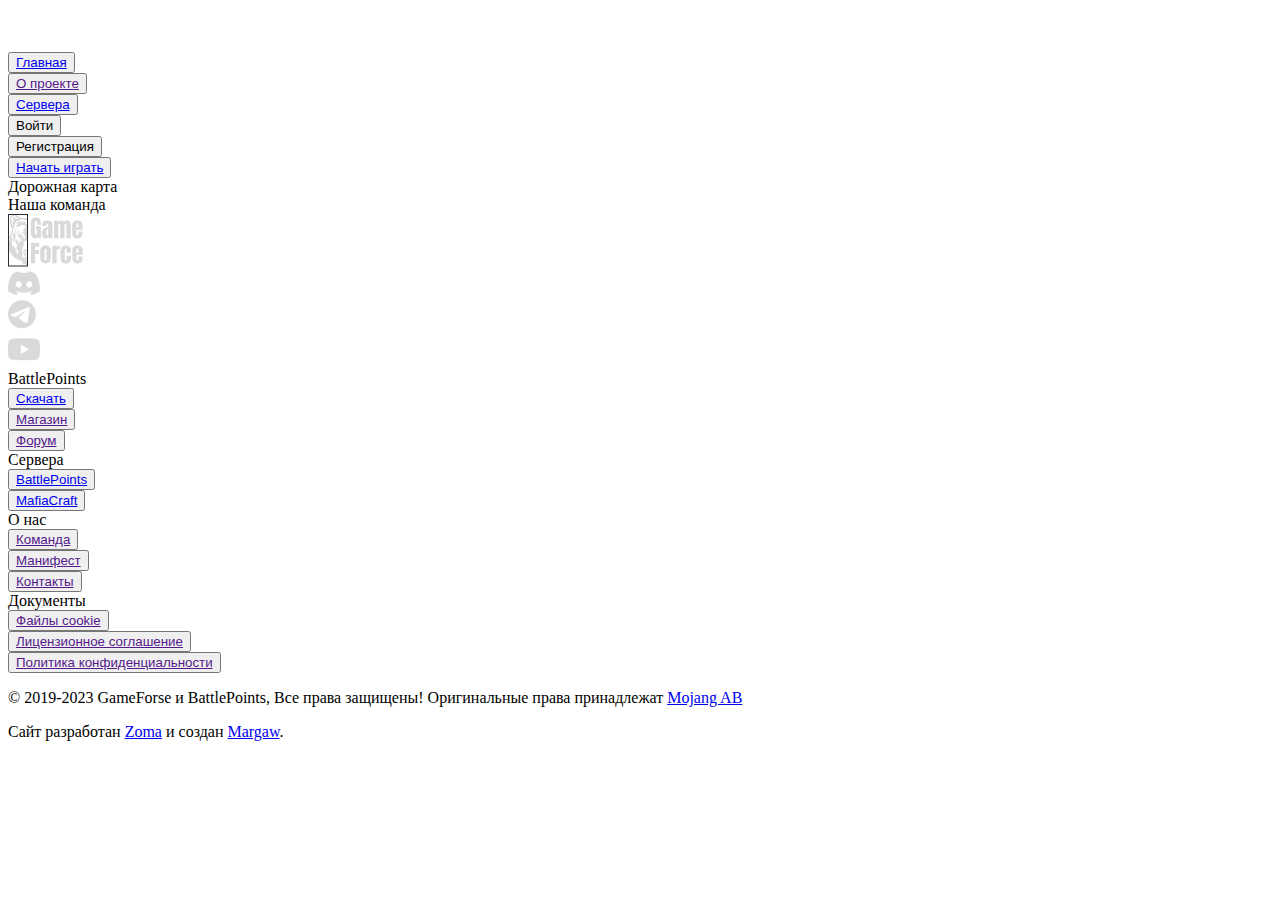
==== index.html @ 85d14b8b "Add files via upload" ====
<!DOCTYPE html>
<html lang="ru">
	<head>
		<title>BattlePoints | Home</title>
		<link rel="stylesheet" href="css/home_style.css">
		<meta charset="UTF-8">
		<meta name="viewport" content="width=device-width">
	</head>
	<!--Вышел быстро, я всё вижу-->
	<body>
		<div class="wrapper">
			<div class="content">
				<div class="top">
					<div class="top__cont">
						<div class="top__row">
							<div class="menu">
								<div class="menu__cont">
									<div class="menu__row">
										<div class="menu__logo">
											<a href="home.html"><img src="img/logo__menu.svg" alt=""></a>
										</div>
										<div class="menu_btn">
											<div class="menu_btn__row">
												<div class="menu_nav">
													<div class="menu_nav__row">
														<div class="menu_nav__home txt_btn"><button><a href="home.html">Главная</a></button></div>
														<div class="menu_nav__about txt_btn"><button><a href="">О проекте</a></button></div>
														<div class="menu_nav__servers txt_btn"><button><a href="servers.html">Сервера</a></button></div>
													</div>
												</div>
												<div class="menu_auth">
													<div class="menu_auth__row">
														<div class="menu_auth__input btn"><button>Войти</button></div>
														<div class="menu_auth__reg txt_btn"><button>Регистрация</button></div>
													</div>
												</div>
											</div>
										</div>
									</div>
								</div>
							</div>
							<div class="btn__start btn"><button><a href="download.html">Начать играть</a></button></div>
						</div>
					</div>
				</div>
				<div class="roadmap">
					<div class="roadmap__cont">
						<div class="roadmap__row">
							<div class="roadmap__title title">Дорожная карта</div>
						</div>
					</div>
				</div>
				<div class="team">
					<div class="team__cont">
						<div class="team__row">
							<div class="team__title title">Наша команда</div>
						</div>
					</div>
				</div>
			</div>
			<!--footer-->
			<div class="footer">
				<div class="footer__cont">
					<div class="footer__row">
						<div class="footer__social">
							<div class="footer__social__row">
								<div class="footer__logo">
									<img src="img/logo__footer.svg" alt="">
								</div>
								<div class="social">
									<div class="social__row">
										<div class="discord svg_btn"><a href="https://discord.gg/fnP3SRTJTq" target="_blank"><img src="img/discord.svg" alt=""></a></div>
										<div class="telegram svg_btn"><a href="https://t.me/battlepoints_gf" target="_blank"><img src="img/telegram.svg" alt=""></a></div>
										<div class="youtube svg_btn"><a href="https://www.youtube.com/channel/UC3scna7gf1Q1LZPTHafkPBQ" target="_blank"><img src="img/youtube.svg" alt=""></a></div>
									</div>
								</div>
							</div>
						</div>
						<div class="footer__nav">
							<div class="footer_nav__row">
								<div class="footer_nav__column footer_nav__column_1">
									<div class="footer_nav__item">
										<div class="footer_nav__title f_title">BattlePoints</div>
										<div href="" class="footer_nav__btn f_btn"><button><a href="download.html">Скачать</a></button></div>
										<div href="" class="footer_nav__btn f_btn"><button><a href="">Магазин</a></button></div>
										<div href="" class="footer_nav__btn f_btn"><button><a href="">Форум</a></button></div>
									</div>
								</div>
								<div class="footer_nav__column footer_nav__column_2">
									<div class="footer_nav__item">
										<div class="footer_nav__title f_title">Сервера</div>
										<div href="" class="footer_nav__btn f_btn"><button><a href="home.html">BattlePoints</a></button></div>
										<div href="" class="footer_nav__btn f_btn"><button><a href="https://mafiacraft.ru/" target="_blank">MafiaCraft</a></button></div>
									</div>
								</div>
								<div class="footer_nav__column footer_nav__column_3">
									<div class="footer_nav__item">
										<div class="footer_nav__title f_title">О нас</div>
										<div class="footer_nav__btn f_btn"><button><a href="">Команда</a></button></div>
										<div class="footer_nav__btn f_btn"><button><a href="">Манифест</a></button></div>
										<div class="footer_nav__btn f_btn"><button><a href="">Контакты</a></button></div>
									</div>
								</div>
								<div class="footer_nav__column footer_nav__column_4">
									<div class="footer_nav__item">
										<div class="footer_nav__title f_title">Документы</div>
										<div class="footer_nav__btn f_btn"><button><a href="">Файлы cookie</a></button></div>
										<div class="footer_nav__btn f_btn"><button><a href="">Лицензионное соглашение</a></button></div>
										<div class="footer_nav__btn f_btn"><button><a href="">Политика конфиденциальности</a></button></div>
									</div>
								</div>
							</div>
						</div>
						<div class="footer__text">
							<p>© 2019-2023 GameForse и BattlePoints, Все права защищены! Оригинальные права принадлежат <a href="https://www.minecraft.net/ru-ru" target="_blank">Mojang AB</a></p>
							<p>Сайт разработан <a href="https://t.me/zomaplay" target="_blank">Zoma</a> и создан <a href="https://t.me/weyufuk" target="_blank">Margaw</a>.</p>
						</div>
					</div>
				</div>
			</div>

		</div>
	</body>
</html>
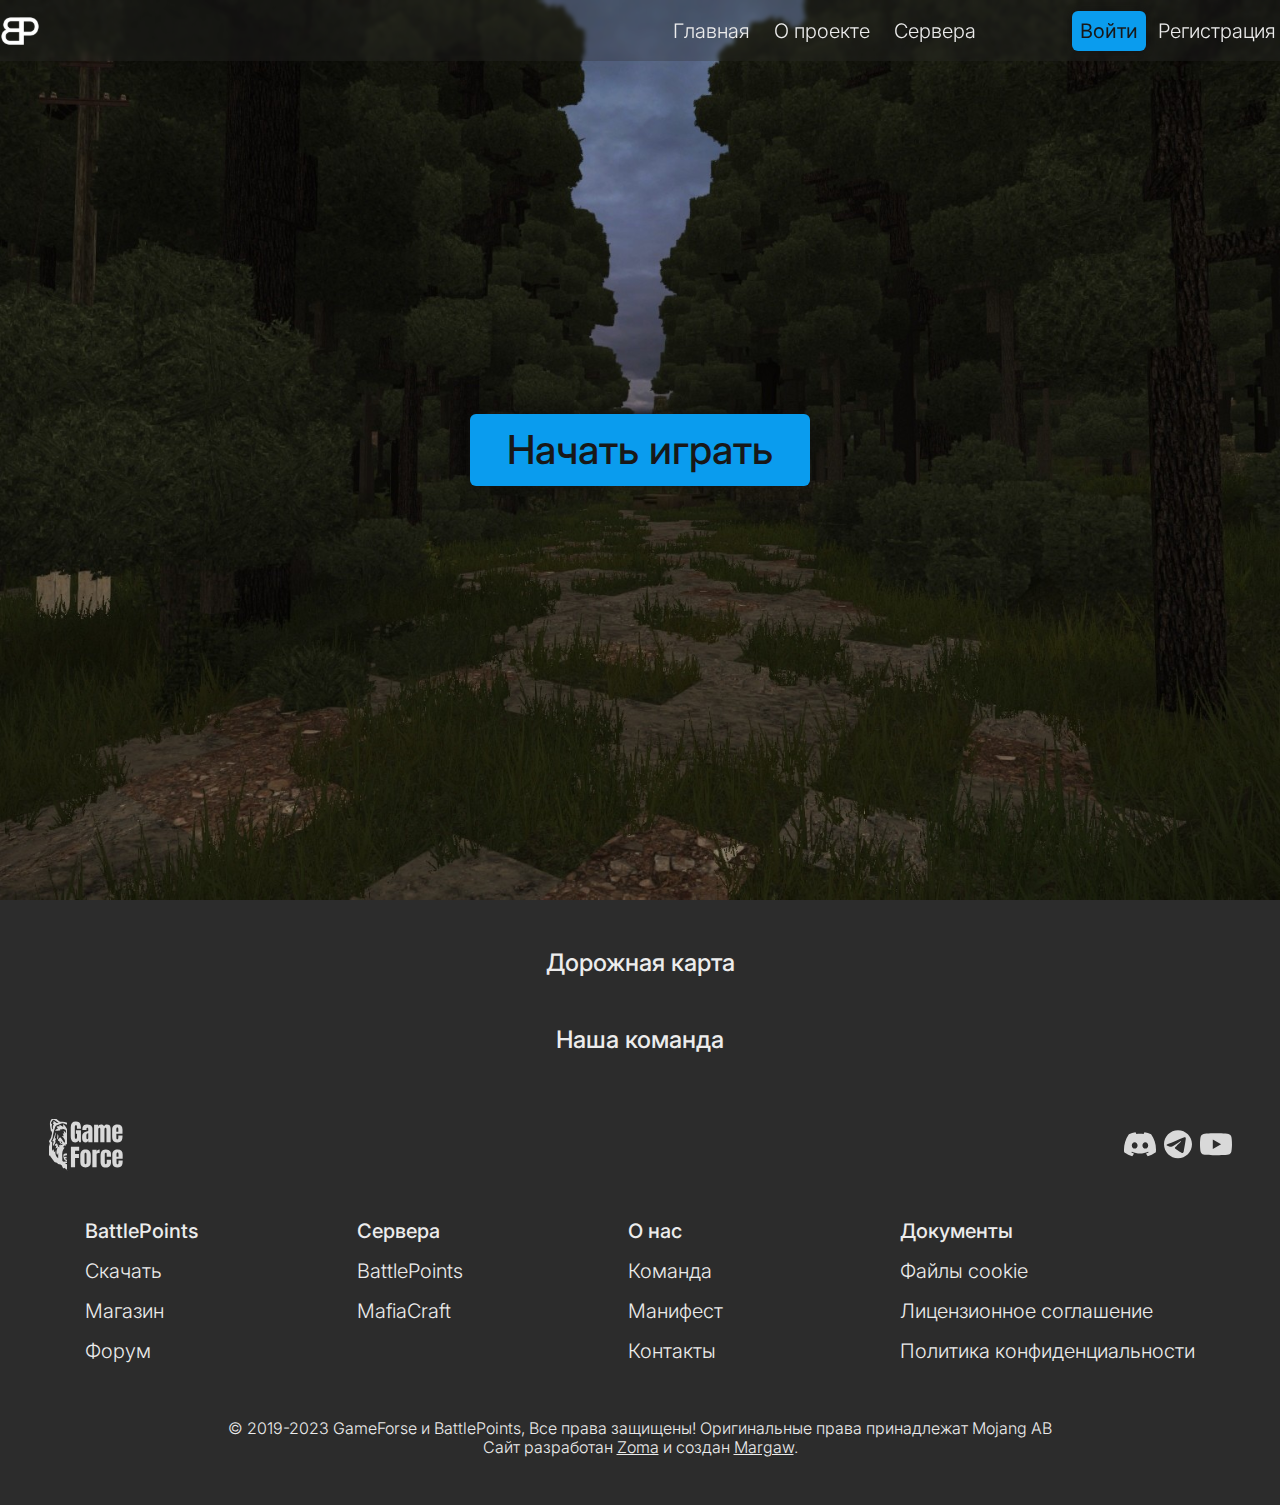
==== commit 2839a21f: "Rename home.html to index.html" ====
--- a/index.html
+++ b/index.html
@@ -121,4 +121,4 @@
 
 		</div>
 	</body>
-</html>+</html>
--- a/css/home_style.css
+++ b/css/home_style.css
@@ -0,0 +1,404 @@
+@charset "UTF-8";
+/*Обнуление*/
+@import url("https://fonts.googleapis.com/css2?family=Anton&family=Inter:wght@300;400;500&display=swap");
+* {
+  padding: 0;
+  margin: 0;
+  border: 0;
+}
+
+*, *:before, *:after {
+  -webkit-box-sizing: border-box;
+  box-sizing: border-box;
+}
+
+:focus, :active {
+  outline: none;
+}
+
+a:focus, a:active {
+  outline: none;
+}
+
+nav, footer, header, aside {
+  display: block;
+}
+
+html, body {
+  height: 100%;
+  width: 100%;
+  font-size: 100%;
+  line-height: 1;
+  font-size: 14px;
+  -ms-text-size-adjust: 100%;
+  -moz-text-size-adjust: 100%;
+  -webkit-text-size-adjust: 100%;
+}
+
+input, button, textarea {
+  font-family: inherit;
+}
+
+input::-ms-clear {
+  display: none;
+}
+
+button {
+  cursor: pointer;
+}
+
+button::-moz-focus-inner {
+  padding: 0;
+  border: 0;
+}
+
+a, a:visited {
+  text-decoration: none;
+}
+
+a:hover {
+  text-decoration: none;
+}
+
+ul li {
+  list-style: none;
+}
+
+img {
+  vertical-align: top;
+}
+
+h1, h2, h3, h4, h5, h6 {
+  font-size: inherit;
+  font-weight: inherit;
+}
+
+/*--------------------*/
+body {
+  height: 100%;
+  font-family: "Inter", sans-serif;
+  background: #2C2C2C;
+  color: #ececec;
+  white-space: nowrap;
+}
+
+body::-webkit-scrollbar {
+  width: 0;
+}
+
+body a {
+  color: #ececec;
+}
+
+/*Элементы*/
+.btn button {
+  padding: 8px;
+  line-height: 24px;
+  background: #0A9CEE;
+  color: #181818;
+  cursor: pointer;
+  border-radius: 6px;
+  text-align: center;
+  -webkit-box-shadow: 0 0 7px 0 #121212;
+          box-shadow: 0 0 7px 0 #121212;
+  -webkit-transition: 0.05s;
+  transition: 0.05s;
+}
+
+.btn button:hover {
+  background: #0c6da6;
+}
+
+.btn button:active {
+  background: #181818;
+  color: #ececec;
+}
+
+.txt_btn button {
+  font-weight: 300;
+  font-size: 20px;
+  line-height: 24px;
+  color: #ececec;
+  background: none;
+  padding: 0 4px;
+}
+
+.txt_btn:hover {
+  border-bottom: 3px solid #D9D9D9;
+  border-radius: 2px;
+  margin-bottom: -3px;
+}
+
+.title {
+  font-weight: 500;
+  font-size: 24px;
+  line-height: 29px;
+  text-align: center;
+}
+
+.f_title {
+  font-weight: 500;
+  font-size: 20px;
+  line-height: 24px;
+}
+
+.f_btn button {
+  font-weight: 300;
+  font-size: 20px;
+  line-height: 24px;
+  color: #ececec;
+  background: none;
+}
+
+/**/
+.wrapper {
+  min-height: 100vh;
+  display: -webkit-box;
+  display: -ms-flexbox;
+  display: flex;
+  -webkit-box-orient: vertical;
+  -webkit-box-direction: normal;
+      -ms-flex-direction: column;
+          flex-direction: column;
+}
+
+.content {
+  -webkit-box-flex: 1;
+      -ms-flex: 1 1 auto;
+          flex: 1 1 auto;
+}
+
+.top {
+  background: url("../img/bg.svg") center/cover no-repeat;
+}
+
+.top__cont {
+  max-width: 1440px;
+  margin: 0 auto;
+}
+
+.top__row {
+  min-height: 100vh;
+  display: -webkit-box;
+  display: -ms-flexbox;
+  display: flex;
+  -webkit-box-pack: center;
+      -ms-flex-pack: center;
+          justify-content: center;
+  -webkit-box-align: center;
+      -ms-flex-align: center;
+          align-items: center;
+}
+
+.btn__start {
+  display: -webkit-box;
+  display: -ms-flexbox;
+  display: flex;
+  -webkit-box-pack: center;
+      -ms-flex-pack: center;
+          justify-content: center;
+  -webkit-box-align: center;
+      -ms-flex-align: center;
+          align-items: center;
+}
+
+.btn__start button {
+  font-weight: 500;
+  font-size: 40px;
+  line-height: 48px;
+  padding: 12px 14%;
+}
+
+.btn__start button a {
+  color: #181818;
+}
+
+.menu {
+  position: fixed;
+  top: 0;
+  left: 50%;
+  -webkit-transform: translate(-50%, 0);
+          transform: translate(-50%, 0);
+  width: 100%;
+  background: rgba(44, 44, 44, 0.3);
+  -webkit-backdrop-filter: blur(2px);
+          backdrop-filter: blur(2px);
+  padding: 0.833333333% 0;
+}
+
+.menu__cont {
+  max-width: 1312px;
+  margin: 0 auto;
+}
+
+.menu__row {
+  display: -webkit-box;
+  display: -ms-flexbox;
+  display: flex;
+  -webkit-box-align: center;
+      -ms-flex-align: center;
+          align-items: center;
+}
+
+.menu__logo {
+  -webkit-box-flex: 0;
+      -ms-flex: 0 1 51%;
+          flex: 0 1 51%;
+}
+
+.menu_btn {
+  -webkit-box-flex: 1;
+      -ms-flex: 1 1 auto;
+          flex: 1 1 auto;
+}
+
+.menu_btn__row {
+  display: -webkit-box;
+  display: -ms-flexbox;
+  display: flex;
+  -webkit-box-align: center;
+      -ms-flex-align: center;
+          align-items: center;
+  -webkit-box-pack: justify;
+      -ms-flex-pack: justify;
+          justify-content: space-between;
+}
+
+.menu_nav {
+  margin: 0 16px;
+}
+
+.menu_nav__row {
+  display: -webkit-box;
+  display: -ms-flexbox;
+  display: flex;
+  -webkit-box-align: center;
+      -ms-flex-align: center;
+          align-items: center;
+  gap: 16px;
+}
+
+.menu_auth__row {
+  display: -webkit-box;
+  display: -ms-flexbox;
+  display: flex;
+  -webkit-box-align: center;
+      -ms-flex-align: center;
+          align-items: center;
+  gap: 8px;
+}
+
+.menu_auth__input button {
+  font-weight: 400;
+  font-size: 20px;
+}
+
+.roadmap {
+  margin: 48px 0;
+}
+
+.team {
+  margin: 48px 0;
+}
+
+.footer {
+  padding: 16px 0 48px;
+  /*background: #121212;*/
+}
+
+/*.footer:hover{
+	transition: 0.12s;
+	background: #121212;
+}*/
+.footer__cont {
+  max-width: 1184px;
+  margin: 0 auto;
+}
+
+.footer__social__row {
+  display: -webkit-box;
+  display: -ms-flexbox;
+  display: flex;
+  -webkit-box-align: center;
+      -ms-flex-align: center;
+          align-items: center;
+  -webkit-box-pack: justify;
+      -ms-flex-pack: justify;
+          justify-content: space-between;
+}
+
+.social {
+  padding: 0 0 0 25px;
+}
+
+.social__row {
+  display: -webkit-box;
+  display: -ms-flexbox;
+  display: flex;
+  -webkit-box-align: center;
+      -ms-flex-align: center;
+          align-items: center;
+  gap: 8px;
+}
+
+.svg_btn {
+  -webkit-transition: 0.12s;
+  transition: 0.12s;
+}
+
+.svg_btn:hover {
+  opacity: 0.3;
+}
+
+.svg_btn:active {
+  opacity: 0.08;
+}
+
+.footer__nav {
+  padding: 48px 3.15893386% 56px;
+  margin: 0 auto;
+}
+
+.footer_nav__row {
+  display: -webkit-box;
+  display: -ms-flexbox;
+  display: flex;
+  -webkit-box-align: start;
+      -ms-flex-align: start;
+          align-items: flex-start;
+  gap: 25px;
+}
+
+.footer_nav__column {
+  -webkit-box-flex: 0;
+      -ms-flex: 0 1 25%;
+          flex: 0 1 25%;
+}
+
+.footer_nav__title {
+  margin: 0 0 16px 0;
+}
+
+.footer_nav__btn {
+  margin: 0 0 16px 0;
+}
+
+.footer_nav__btn:last-child {
+  margin: 0;
+}
+
+.footer__text {
+  font-weight: 300;
+  font-size: 16px;
+  line-height: 19px;
+  text-align: center;
+}
+
+.footer__text p:first-child a {
+  text-decoration: none;
+}
+
+.footer__text a {
+  color: #ececec;
+  text-decoration: underline;
+}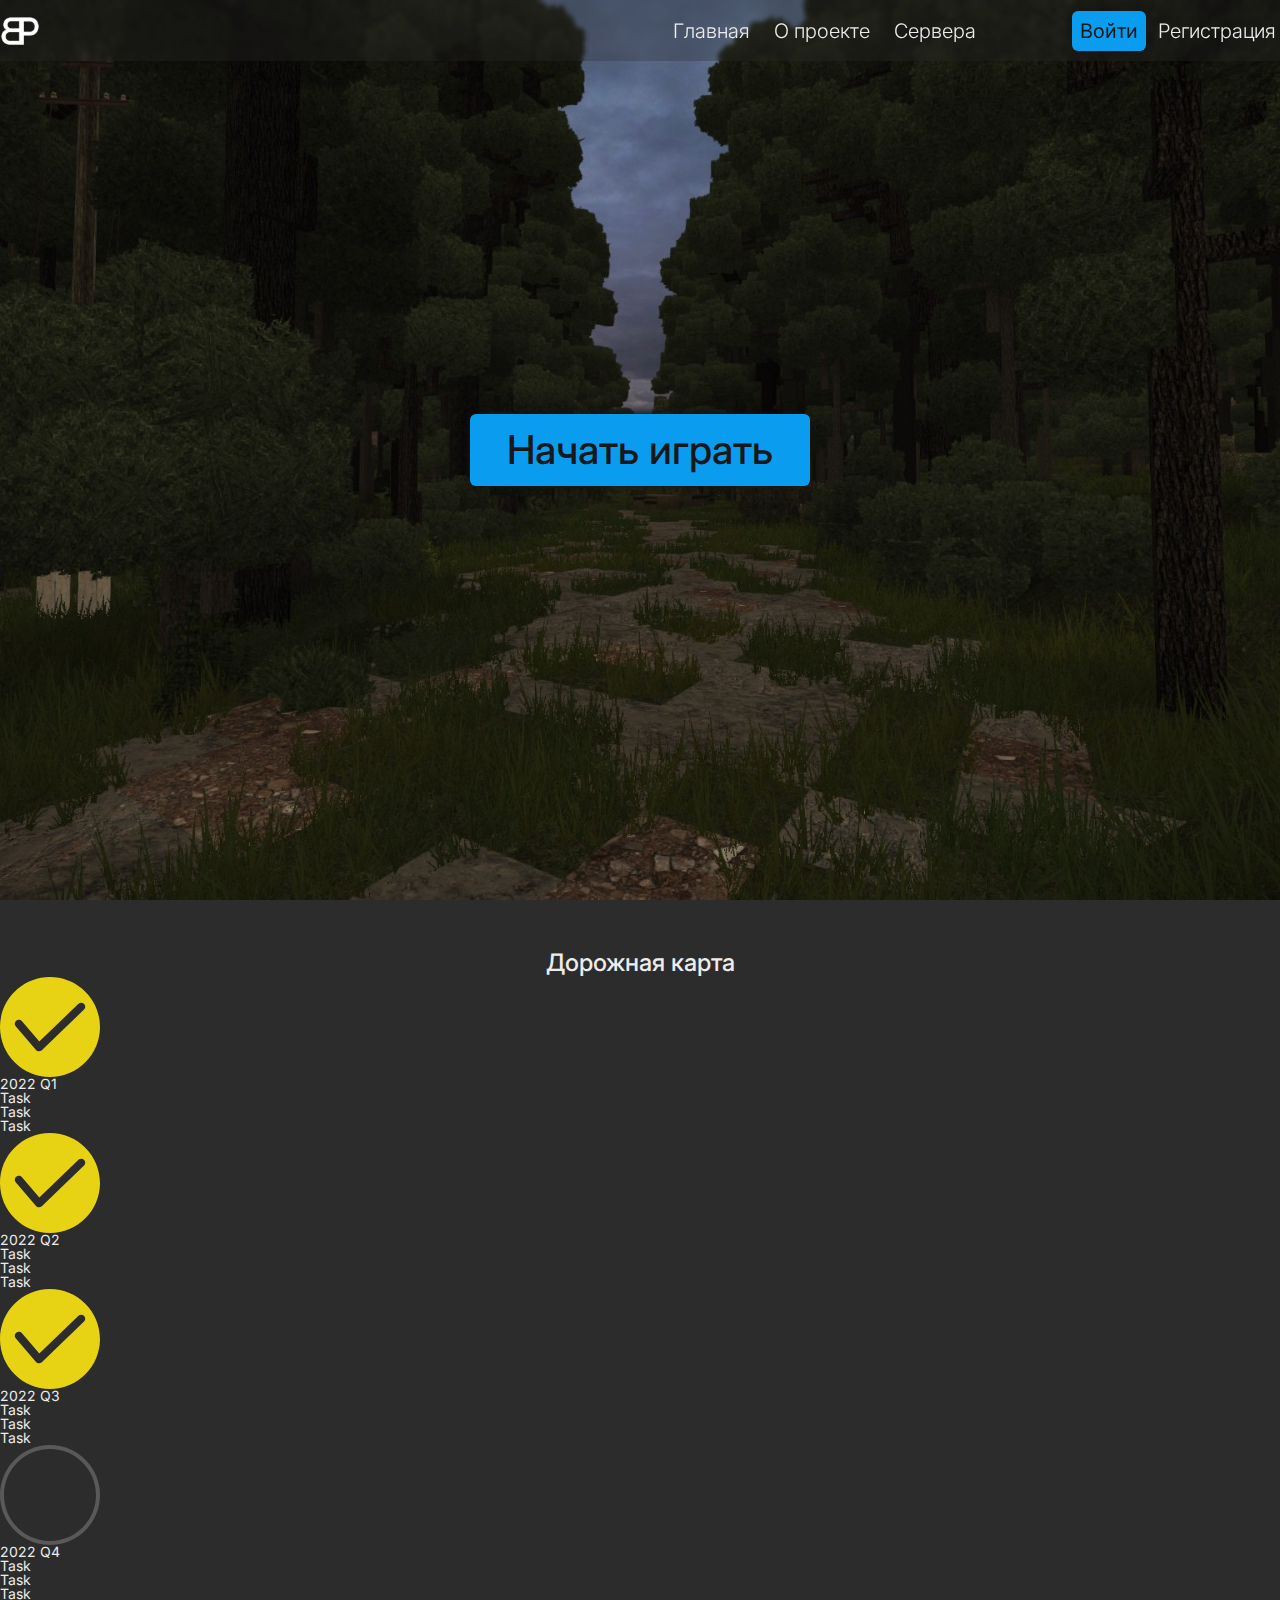
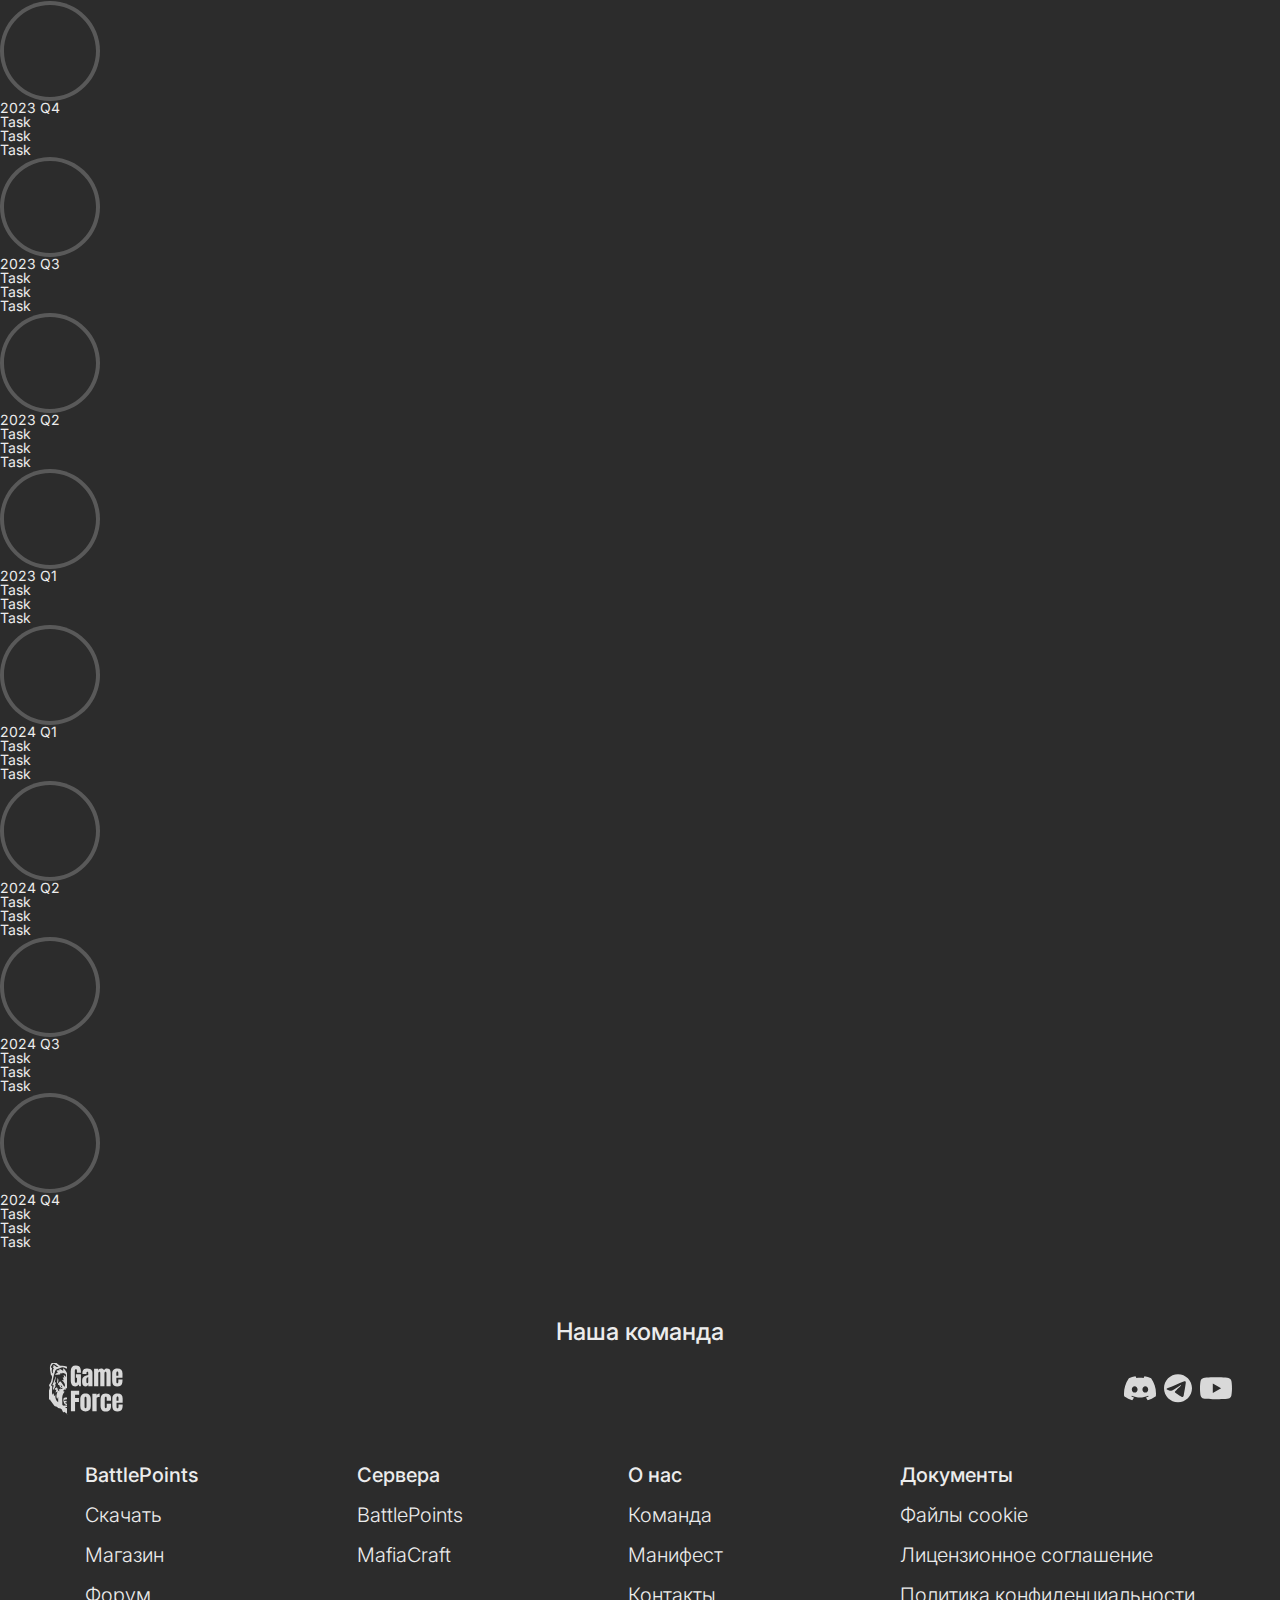
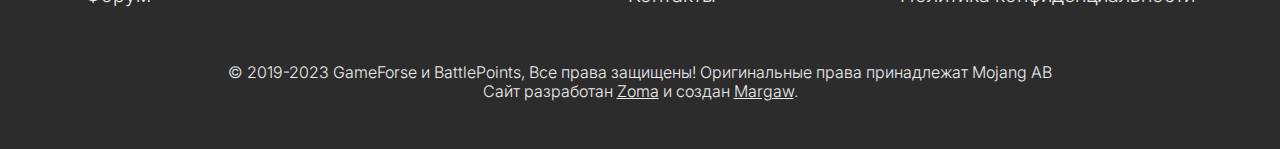
==== commit 3ce481d7: "Add files via upload" ====
--- a/index.html
+++ b/index.html
@@ -17,13 +17,13 @@
 								<div class="menu__cont">
 									<div class="menu__row">
 										<div class="menu__logo">
-											<a href="home.html"><img src="img/logo__menu.svg" alt=""></a>
+											<a href="index.html"><img src="img/logo__menu.svg" alt=""></a>
 										</div>
 										<div class="menu_btn">
 											<div class="menu_btn__row">
 												<div class="menu_nav">
 													<div class="menu_nav__row">
-														<div class="menu_nav__home txt_btn"><button><a href="home.html">Главная</a></button></div>
+														<div class="menu_nav__home txt_btn"><button><a href="index.html">Главная</a></button></div>
 														<div class="menu_nav__about txt_btn"><button><a href="">О проекте</a></button></div>
 														<div class="menu_nav__servers txt_btn"><button><a href="servers.html">Сервера</a></button></div>
 													</div>
@@ -45,8 +45,196 @@
 				</div>
 				<div class="roadmap">
 					<div class="roadmap__cont">
-						<div class="roadmap__row">
-							<div class="roadmap__title title">Дорожная карта</div>
+						<div class="roadmap__title title">Дорожная карта</div>
+						<div class="roadmap__goal">
+							<div class="roadmap__row">
+								<div class="roadmap__column_1 roadmap__column">
+																			<div class="goal_1 goal">
+																				<div class="goal__cont">
+																					<div class="goal__row">
+																						<div class="goal__img"><img src="img/map__yellow_1.svg" alt=""></div>
+																						<div class="goal__body">
+																							<div class="goal__title">2022 Q1</div>
+																							<div class="goal__text">
+																								<p>Task</p>
+																								<p>Task</p>
+																								<p>Task</p>
+																							</div>
+																						</div>
+																					</div>
+																				</div>
+																			</div>
+																			<div class="goal_2 goal">
+																				<div class="goal__cont">
+																					<div class="goal__row">
+																						<div class="goal__img"><img src="img/map__yellow_1.svg" alt=""></div>
+																						<div class="goal__body">
+																							<div class="goal__title">2022 Q2</div>
+																							<div class="goal__text">
+																								<p>Task</p>
+																								<p>Task</p>
+																								<p>Task</p>
+																							</div>
+																						</div>
+																					</div>
+																				</div>
+																			</div>
+																			<div class="goal_3 goal">
+																				<div class="goal__cont">
+																					<div class="goal__row">
+																						<div class="goal__img"><img src="img/map__yellow_1.svg" alt=""></div>
+																						<div class="goal__body">
+																							<div class="goal__title">2022 Q3</div>
+																							<div class="goal__text">
+																								<p>Task</p>
+																								<p>Task</p>
+																								<p>Task</p>
+																							</div>
+																						</div>
+																					</div>
+																				</div>
+																			</div>
+																			<div class="goal_4 goal">
+																				<div class="goal__cont">
+																					<div class="goal__row">
+																						<div class="goal__img"><img src="img/map__yellow_0.svg" alt=""></div>
+																						<div class="goal__body">
+																							<div class="goal__title">2022 Q4</div>
+																							<div class="goal__text">
+																								<p>Task</p>
+																								<p>Task</p>
+																								<p>Task</p>
+																							</div>
+																						</div>
+																					</div>
+																				</div>
+																			</div>
+								</div>
+								<div class="roadmap__column_2 roadmap__column">
+																				<div class="goal_5 goal">
+																					<div class="goal__cont">
+																						<div class="goal__row">
+																							<div class="goal__img"><img src="img/map__yellow_0.svg" alt=""></div>
+																							<div class="goal__body">
+																								<div class="goal__title">2023 Q4</div>
+																								<div class="goal__text">
+																									<p>Task</p>
+																									<p>Task</p>
+																									<p>Task</p>
+																								</div>
+																							</div>
+																						</div>
+																					</div>
+																				</div>
+																				<div class="goal_6 goal">
+																					<div class="goal__cont">
+																						<div class="goal__row">
+																							<div class="goal__img"><img src="img/map__yellow_0.svg" alt=""></div>
+																							<div class="goal__body">
+																								<div class="goal__title">2023 Q3</div>
+																								<div class="goal__text">
+																									<p>Task</p>
+																									<p>Task</p>
+																									<p>Task</p>
+																								</div>
+																							</div>
+																						</div>
+																					</div>
+																				</div>
+																				<div class="goal_7 goal">
+																					<div class="goal__cont">
+																						<div class="goal__row">
+																							<div class="goal__img"><img src="img/map__yellow_0.svg" alt=""></div>
+																							<div class="goal__body">
+																								<div class="goal__title">2023 Q2</div>
+																								<div class="goal__text">
+																									<p>Task</p>
+																									<p>Task</p>
+																									<p>Task</p>
+																								</div>
+																							</div>
+																						</div>
+																					</div>
+																				</div>
+																				<div class="goal_8 goal">
+																					<div class="goal__cont">
+																						<div class="goal__row">
+																							<div class="goal__img"><img src="img/map__yellow_0.svg" alt=""></div>
+																							<div class="goal__body">
+																								<div class="goal__title">2023 Q1</div>
+																								<div class="goal__text">
+																									<p>Task</p>
+																									<p>Task</p>
+																									<p>Task</p>
+																								</div>
+																							</div>
+																						</div>
+																					</div>
+																				</div>
+								</div>
+								<div class="roadmap__column_3 roadmap__column">
+																				<div class="goal_9 goal">
+																					<div class="goal__cont">
+																						<div class="goal__row">
+																							<div class="goal__img"><img src="img/map__yellow_0.svg" alt=""></div>
+																							<div class="goal__body">
+																								<div class="goal__title">2024 Q1</div>
+																								<div class="goal__text">
+																									<p>Task</p>
+																									<p>Task</p>
+																									<p>Task</p>
+																								</div>
+																							</div>
+																						</div>
+																					</div>
+																				</div>
+																				<div class="goal_10 goal">
+																					<div class="goal__cont">
+																						<div class="goal__row">
+																							<div class="goal__img"><img src="img/map__yellow_0.svg" alt=""></div>
+																							<div class="goal__body">
+																								<div class="goal__title">2024 Q2</div>
+																								<div class="goal__text">
+																									<p>Task</p>
+																									<p>Task</p>
+																									<p>Task</p>
+																								</div>
+																							</div>
+																						</div>
+																					</div>
+																				</div>
+																				<div class="goal_11 goal">
+																					<div class="goal__cont">
+																						<div class="goal__row">
+																							<div class="goal__img"><img src="img/map__yellow_0.svg" alt=""></div>
+																							<div class="goal__body">
+																								<div class="goal__title">2024 Q3</div>
+																								<div class="goal__text">
+																									<p>Task</p>
+																									<p>Task</p>
+																									<p>Task</p>
+																								</div>
+																							</div>
+																						</div>
+																					</div>
+																				</div>
+																				<div class="goal_12 goal">
+																					<div class="goal__cont">
+																						<div class="goal__row">
+																							<div class="goal__img"><img src="img/map__yellow_0.svg" alt=""></div>
+																							<div class="goal__body">
+																								<div class="goal__title">2024 Q4</div>
+																								<div class="goal__text">
+																									<p>Task</p>
+																									<p>Task</p>
+																									<p>Task</p>
+																								</div>
+																							</div>
+																						</div>
+																					</div>
+																				</div>
+								</div>
+							</div>
 						</div>
 					</div>
 				</div>
@@ -89,7 +277,7 @@
 								<div class="footer_nav__column footer_nav__column_2">
 									<div class="footer_nav__item">
 										<div class="footer_nav__title f_title">Сервера</div>
-										<div href="" class="footer_nav__btn f_btn"><button><a href="home.html">BattlePoints</a></button></div>
+										<div href="" class="footer_nav__btn f_btn"><button><a href="index.html">BattlePoints</a></button></div>
 										<div href="" class="footer_nav__btn f_btn"><button><a href="https://mafiacraft.ru/" target="_blank">MafiaCraft</a></button></div>
 									</div>
 								</div>
@@ -121,4 +309,4 @@
 
 		</div>
 	</body>
-</html>
+</html>--- a/css/home_style.css
+++ b/css/home_style.css
@@ -294,13 +294,112 @@
 }
 
 .roadmap {
-  margin: 48px 0;
-}
-
-.team {
-  margin: 48px 0;
-}
-
+  padding: 48px 0 68px;
+}
+
+.roadmap__cont {
+  max-width: 1920px;
+  margin: 0 auto;
+}
+
+.roadmap_body {
+  background: url("../img/roadmap.png") center no-repeat;
+}
+
+.roadmap_body__cont {
+  min-width: 100vh;
+  min-height: 1070px;
+}
+
+/*.roadmap_column__row{
+	display: flex;
+	min-height: 90vh;
+}
+.roadmap__column{
+	border: 1px solid #000;
+}
+.roadmap__column_1{
+	flex: 1 1 15.7291667%;
+}
+	.column__block{
+		height: 50%;
+	}
+	.column__block_1{
+		border-top: 4px solid #E7D214;
+		border-right: 4px solid #E7D214;
+		border-radius: 0 80px 0 0;
+	}
+	.column__block_2{}
+.roadmap__column_2{
+	flex: 0 1 19.5833333%;
+}
+	.column__block_3{}
+	.column__block_4{
+		border-left: 4px solid #E7D214;
+		border-bottom: 4px solid #E7D214;
+		border-right: 4px solid #E7D214;
+		border-radius: 0 0 80px 80px;
+	}
+.roadmap__column_3{
+	flex: 0 1 19.5833333%;
+}
+	.column__block_5{
+		border-left: 4px solid #E7D214;
+		border-top: 4px solid #E7D214;
+		border-right: 4px solid #E7D214;
+		border-radius: 80px 80px 0 0;
+	}
+	.column__block_6{}
+.roadmap__column_4{
+	flex: 1 1 20.1041667%;
+}
+	.column__block_7{}
+	.column__block_8{
+		border-left: 4px solid #E7D214;
+		border-bottom: 4px solid #E7D214;
+		border-radius: 0 0 0 80px;
+	}*/
+/*.roadmap__column{}
+.roadmap__column_1{
+	flex: 1 1 15.7291667%;
+	border-top: 4px solid #E7D214;
+	border-right: 4px solid #E7D214;
+	border-radius: 0 80px 0 0;
+}
+.roadmap__column_2{
+	flex: 0 1 19.5833333%;
+	border-bottom: 4px solid #E7D214;
+	border-right: 4px solid #E7D214;
+	border-radius: 0 0 80px 80px;
+}
+.roadmap__column_3{
+	flex: 0 1 19.5833333%;
+	border-top: 4px solid #E7D214;
+	border-right: 4px solid #E7D214;
+	border-radius: 80px 80px 0 0;
+}
+.roadmap__column_4{
+	flex: 1 1 20.1041667%;
+	border-bottom: 4px solid #E7D214;
+	border-radius: 0 0 0 80px;
+}*/
+/*.test1{
+	margin: 50px;
+	width: 30%;
+	height: 100px;
+
+	border-radius: 0 50px 0 0;
+	border-top: 15px ridge #E7D214;
+	border-right: 15px groove #E7D214;
+	opacity: 0.6;
+}
+.test2{
+	margin: 50px;
+	width: 30%;
+	height: 100px;
+
+	border: 4px solid #E7D214;
+}*/
 .footer {
   padding: 16px 0 48px;
   /*background: #121212;*/
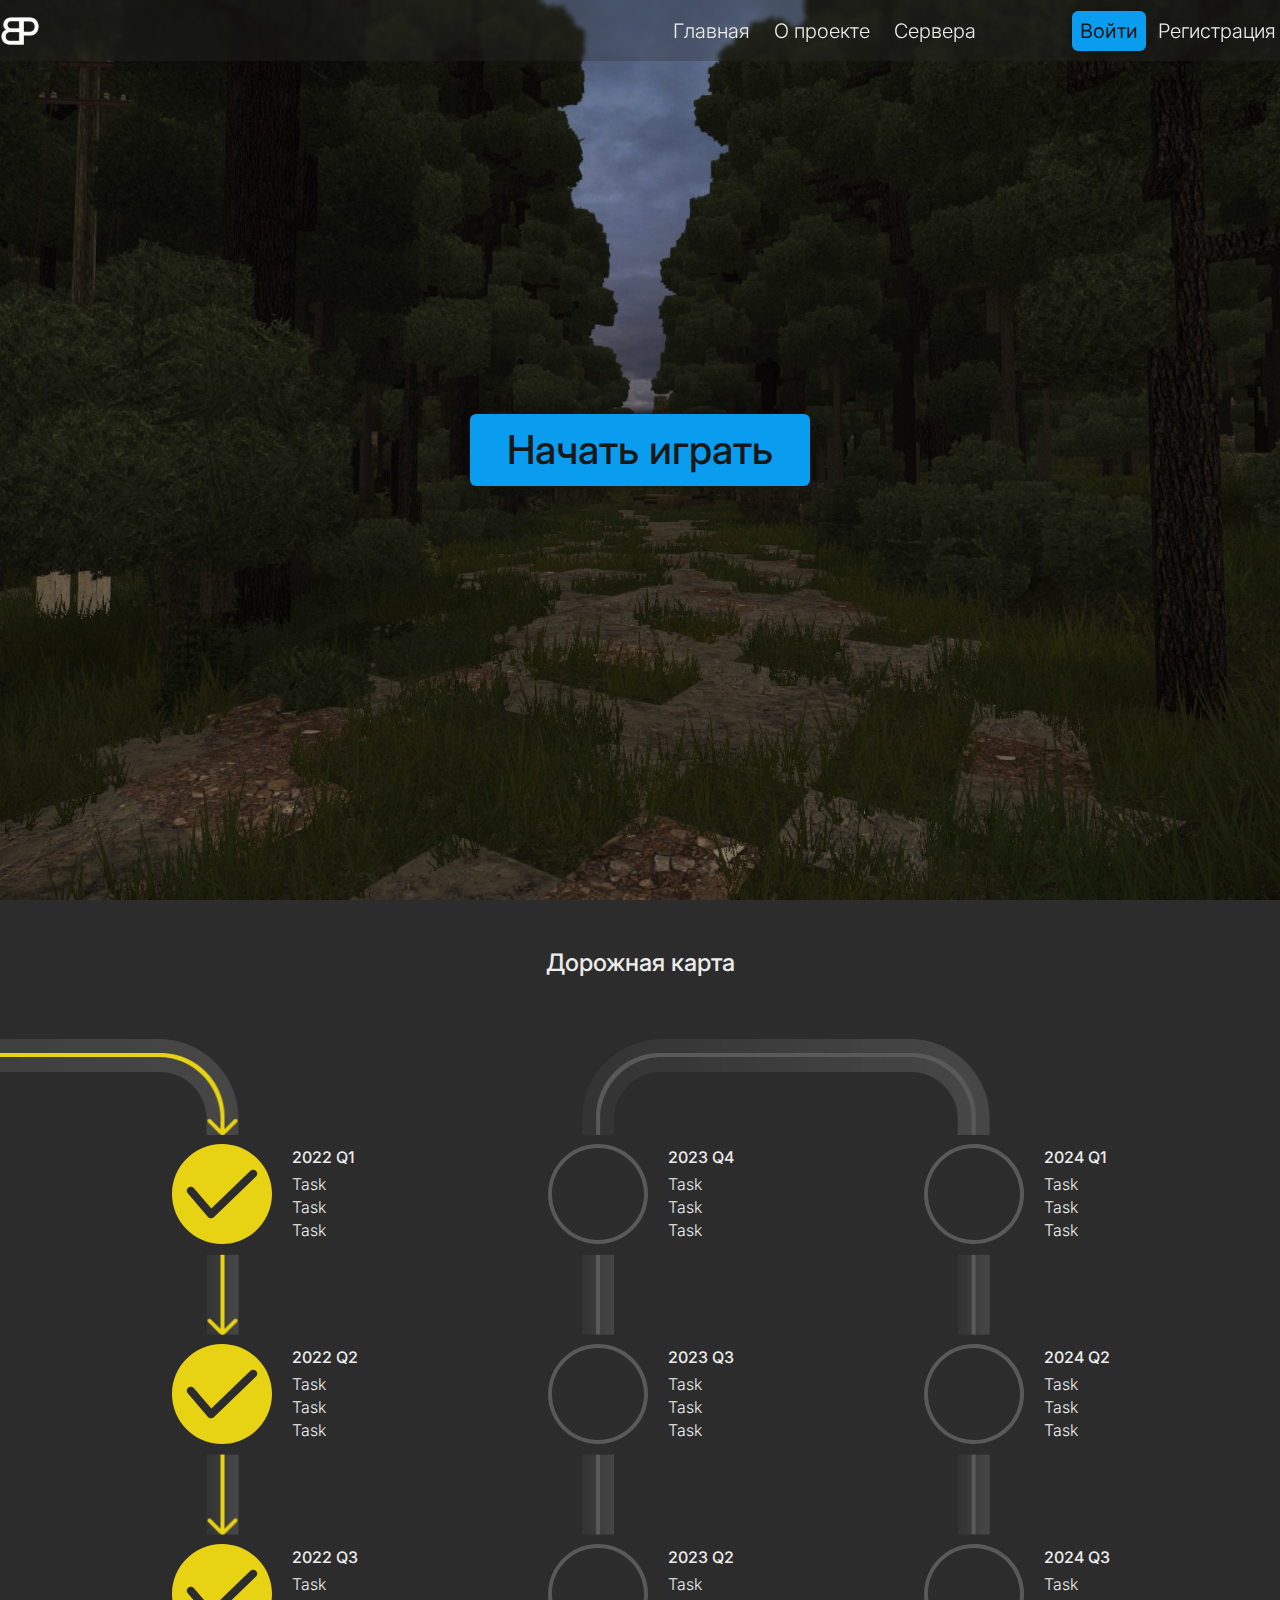
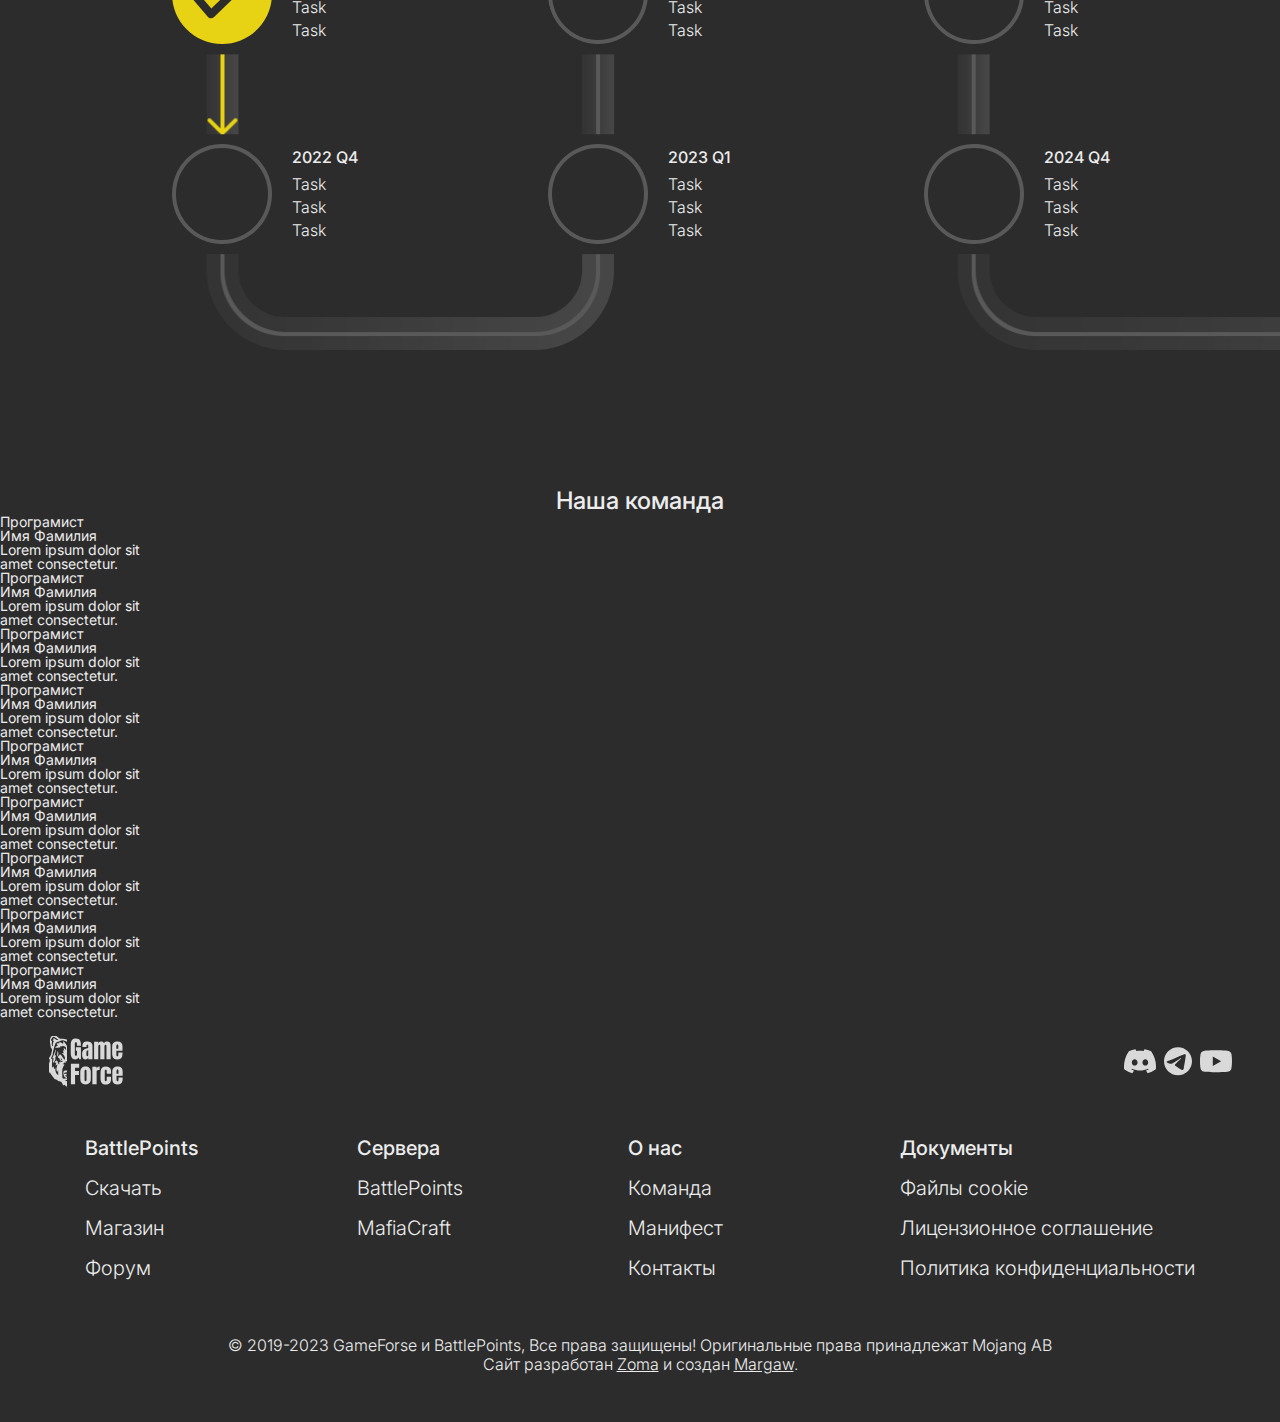
==== commit 2d0ef58c: "Add files via upload" ====
--- a/index.html
+++ b/index.html
@@ -2,11 +2,13 @@
 <html lang="ru">
 	<head>
 		<title>BattlePoints | Home</title>
+		<link rel="stylesheet" href="css/owl.carousel.min.css">
+		<link rel="stylesheet" href="css/owl.theme.default.min.css">
 		<link rel="stylesheet" href="css/home_style.css">
 		<meta charset="UTF-8">
 		<meta name="viewport" content="width=device-width">
 	</head>
-	<!--Вышел быстро, я всё вижу-->
+																												<!--Вышел быстро, я всё вижу-->
 	<body>
 		<div class="wrapper">
 			<div class="content">
@@ -49,190 +51,190 @@
 						<div class="roadmap__goal">
 							<div class="roadmap__row">
 								<div class="roadmap__column_1 roadmap__column">
-																			<div class="goal_1 goal">
-																				<div class="goal__cont">
-																					<div class="goal__row">
-																						<div class="goal__img"><img src="img/map__yellow_1.svg" alt=""></div>
-																						<div class="goal__body">
-																							<div class="goal__title">2022 Q1</div>
-																							<div class="goal__text">
-																								<p>Task</p>
-																								<p>Task</p>
-																								<p>Task</p>
-																							</div>
-																						</div>
-																					</div>
-																				</div>
-																			</div>
-																			<div class="goal_2 goal">
-																				<div class="goal__cont">
-																					<div class="goal__row">
-																						<div class="goal__img"><img src="img/map__yellow_1.svg" alt=""></div>
-																						<div class="goal__body">
-																							<div class="goal__title">2022 Q2</div>
-																							<div class="goal__text">
-																								<p>Task</p>
-																								<p>Task</p>
-																								<p>Task</p>
-																							</div>
-																						</div>
-																					</div>
-																				</div>
-																			</div>
-																			<div class="goal_3 goal">
-																				<div class="goal__cont">
-																					<div class="goal__row">
-																						<div class="goal__img"><img src="img/map__yellow_1.svg" alt=""></div>
-																						<div class="goal__body">
-																							<div class="goal__title">2022 Q3</div>
-																							<div class="goal__text">
-																								<p>Task</p>
-																								<p>Task</p>
-																								<p>Task</p>
-																							</div>
-																						</div>
-																					</div>
-																				</div>
-																			</div>
-																			<div class="goal_4 goal">
-																				<div class="goal__cont">
-																					<div class="goal__row">
-																						<div class="goal__img"><img src="img/map__yellow_0.svg" alt=""></div>
-																						<div class="goal__body">
-																							<div class="goal__title">2022 Q4</div>
-																							<div class="goal__text">
-																								<p>Task</p>
-																								<p>Task</p>
-																								<p>Task</p>
-																							</div>
-																						</div>
-																					</div>
-																				</div>
-																			</div>
+									<div class="goal_1 goal">
+										<div class="goal__cont">
+											<div class="goal__row">
+												<div class="goal__img"><img src="img/map__yellow_1.svg" alt=""></div>
+												<div class="goal__body">
+													<div class="goal__title">2022 Q1</div>
+													<div class="goal__text">
+														<p>Task</p>
+														<p>Task</p>
+														<p>Task</p>
+													</div>
+												</div>
+											</div>
+										</div>
+									</div>
+									<div class="goal_2 goal">
+										<div class="goal__cont">
+											<div class="goal__row">
+												<div class="goal__img"><img src="img/map__yellow_1.svg" alt=""></div>
+												<div class="goal__body">
+													<div class="goal__title">2022 Q2</div>
+													<div class="goal__text">
+														<p>Task</p>
+														<p>Task</p>
+														<p>Task</p>
+													</div>
+												</div>
+											</div>
+										</div>
+									</div>
+									<div class="goal_3 goal">
+										<div class="goal__cont">
+											<div class="goal__row">
+												<div class="goal__img"><img src="img/map__yellow_1.svg" alt=""></div>
+												<div class="goal__body">
+													<div class="goal__title">2022 Q3</div>
+													<div class="goal__text">
+														<p>Task</p>
+														<p>Task</p>
+														<p>Task</p>
+													</div>
+												</div>
+											</div>
+										</div>
+									</div>
+									<div class="goal_4 goal">
+										<div class="goal__cont">
+											<div class="goal__row">
+												<div class="goal__img"><img src="img/map__yellow_0.svg" alt=""></div>
+												<div class="goal__body">
+													<div class="goal__title">2022 Q4</div>
+													<div class="goal__text">
+														<p>Task</p>
+														<p>Task</p>
+														<p>Task</p>
+													</div>
+												</div>
+											</div>
+										</div>
+									</div>
 								</div>
 								<div class="roadmap__column_2 roadmap__column">
-																				<div class="goal_5 goal">
-																					<div class="goal__cont">
-																						<div class="goal__row">
-																							<div class="goal__img"><img src="img/map__yellow_0.svg" alt=""></div>
-																							<div class="goal__body">
-																								<div class="goal__title">2023 Q4</div>
-																								<div class="goal__text">
-																									<p>Task</p>
-																									<p>Task</p>
-																									<p>Task</p>
-																								</div>
-																							</div>
-																						</div>
-																					</div>
-																				</div>
-																				<div class="goal_6 goal">
-																					<div class="goal__cont">
-																						<div class="goal__row">
-																							<div class="goal__img"><img src="img/map__yellow_0.svg" alt=""></div>
-																							<div class="goal__body">
-																								<div class="goal__title">2023 Q3</div>
-																								<div class="goal__text">
-																									<p>Task</p>
-																									<p>Task</p>
-																									<p>Task</p>
-																								</div>
-																							</div>
-																						</div>
-																					</div>
-																				</div>
-																				<div class="goal_7 goal">
-																					<div class="goal__cont">
-																						<div class="goal__row">
-																							<div class="goal__img"><img src="img/map__yellow_0.svg" alt=""></div>
-																							<div class="goal__body">
-																								<div class="goal__title">2023 Q2</div>
-																								<div class="goal__text">
-																									<p>Task</p>
-																									<p>Task</p>
-																									<p>Task</p>
-																								</div>
-																							</div>
-																						</div>
-																					</div>
-																				</div>
-																				<div class="goal_8 goal">
-																					<div class="goal__cont">
-																						<div class="goal__row">
-																							<div class="goal__img"><img src="img/map__yellow_0.svg" alt=""></div>
-																							<div class="goal__body">
-																								<div class="goal__title">2023 Q1</div>
-																								<div class="goal__text">
-																									<p>Task</p>
-																									<p>Task</p>
-																									<p>Task</p>
-																								</div>
-																							</div>
-																						</div>
-																					</div>
-																				</div>
+									<div class="goal_5 goal">
+										<div class="goal__cont">
+											<div class="goal__row">
+												<div class="goal__img"><img src="img/map__yellow_0.svg" alt=""></div>
+												<div class="goal__body">
+													<div class="goal__title">2023 Q4</div>
+													<div class="goal__text">
+														<p>Task</p>
+														<p>Task</p>
+														<p>Task</p>
+													</div>
+												</div>
+											</div>
+										</div>
+									</div>
+									<div class="goal_6 goal">
+										<div class="goal__cont">
+											<div class="goal__row">
+												<div class="goal__img"><img src="img/map__yellow_0.svg" alt=""></div>
+												<div class="goal__body">
+													<div class="goal__title">2023 Q3</div>
+													<div class="goal__text">
+														<p>Task</p>
+														<p>Task</p>
+														<p>Task</p>
+													</div>
+												</div>
+											</div>
+										</div>
+									</div>
+									<div class="goal_7 goal">
+										<div class="goal__cont">
+											<div class="goal__row">
+												<div class="goal__img"><img src="img/map__yellow_0.svg" alt=""></div>
+												<div class="goal__body">
+													<div class="goal__title">2023 Q2</div>
+													<div class="goal__text">
+														<p>Task</p>
+														<p>Task</p>
+														<p>Task</p>
+													</div>
+												</div>
+											</div>
+										</div>
+									</div>
+									<div class="goal_8 goal">
+										<div class="goal__cont">
+											<div class="goal__row">
+												<div class="goal__img"><img src="img/map__yellow_0.svg" alt=""></div>
+												<div class="goal__body">
+													<div class="goal__title">2023 Q1</div>
+													<div class="goal__text">
+														<p>Task</p>
+														<p>Task</p>
+														<p>Task</p>
+													</div>
+												</div>
+											</div>
+										</div>
+									</div>
 								</div>
 								<div class="roadmap__column_3 roadmap__column">
-																				<div class="goal_9 goal">
-																					<div class="goal__cont">
-																						<div class="goal__row">
-																							<div class="goal__img"><img src="img/map__yellow_0.svg" alt=""></div>
-																							<div class="goal__body">
-																								<div class="goal__title">2024 Q1</div>
-																								<div class="goal__text">
-																									<p>Task</p>
-																									<p>Task</p>
-																									<p>Task</p>
-																								</div>
-																							</div>
-																						</div>
-																					</div>
-																				</div>
-																				<div class="goal_10 goal">
-																					<div class="goal__cont">
-																						<div class="goal__row">
-																							<div class="goal__img"><img src="img/map__yellow_0.svg" alt=""></div>
-																							<div class="goal__body">
-																								<div class="goal__title">2024 Q2</div>
-																								<div class="goal__text">
-																									<p>Task</p>
-																									<p>Task</p>
-																									<p>Task</p>
-																								</div>
-																							</div>
-																						</div>
-																					</div>
-																				</div>
-																				<div class="goal_11 goal">
-																					<div class="goal__cont">
-																						<div class="goal__row">
-																							<div class="goal__img"><img src="img/map__yellow_0.svg" alt=""></div>
-																							<div class="goal__body">
-																								<div class="goal__title">2024 Q3</div>
-																								<div class="goal__text">
-																									<p>Task</p>
-																									<p>Task</p>
-																									<p>Task</p>
-																								</div>
-																							</div>
-																						</div>
-																					</div>
-																				</div>
-																				<div class="goal_12 goal">
-																					<div class="goal__cont">
-																						<div class="goal__row">
-																							<div class="goal__img"><img src="img/map__yellow_0.svg" alt=""></div>
-																							<div class="goal__body">
-																								<div class="goal__title">2024 Q4</div>
-																								<div class="goal__text">
-																									<p>Task</p>
-																									<p>Task</p>
-																									<p>Task</p>
-																								</div>
-																							</div>
-																						</div>
-																					</div>
-																				</div>
+									<div class="goal_9 goal">
+										<div class="goal__cont">
+											<div class="goal__row">
+												<div class="goal__img"><img src="img/map__yellow_0.svg" alt=""></div>
+												<div class="goal__body">
+													<div class="goal__title">2024 Q1</div>
+													<div class="goal__text">
+														<p>Task</p>
+														<p>Task</p>
+														<p>Task</p>
+													</div>
+												</div>
+											</div>
+										</div>
+									</div>
+									<div class="goal_10 goal">
+										<div class="goal__cont">
+											<div class="goal__row">
+												<div class="goal__img"><img src="img/map__yellow_0.svg" alt=""></div>
+												<div class="goal__body">
+													<div class="goal__title">2024 Q2</div>
+													<div class="goal__text">
+														<p>Task</p>
+														<p>Task</p>
+														<p>Task</p>
+													</div>
+												</div>
+											</div>
+										</div>
+									</div>
+									<div class="goal_11 goal">
+										<div class="goal__cont">
+											<div class="goal__row">
+												<div class="goal__img"><img src="img/map__yellow_0.svg" alt=""></div>
+												<div class="goal__body">
+													<div class="goal__title">2024 Q3</div>
+													<div class="goal__text">
+														<p>Task</p>
+														<p>Task</p>
+														<p>Task</p>
+													</div>
+												</div>
+											</div>
+										</div>
+									</div>
+									<div class="goal_12 goal">
+										<div class="goal__cont">
+											<div class="goal__row">
+												<div class="goal__img"><img src="img/map__yellow_0.svg" alt=""></div>
+												<div class="goal__body">
+													<div class="goal__title">2024 Q4</div>
+													<div class="goal__text">
+														<p>Task</p>
+														<p>Task</p>
+														<p>Task</p>
+													</div>
+												</div>
+											</div>
+										</div>
+									</div>
 								</div>
 							</div>
 						</div>
@@ -240,13 +242,124 @@
 				</div>
 				<div class="team">
 					<div class="team__cont">
-						<div class="team__row">
-							<div class="team__title title">Наша команда</div>
+						<div class="team__title title">Наша команда</div>
+						<div class="team__card">
+							<div class="team__card__cont">
+								<div class="team__card__row owl-carousel">
+									<div class="team__card_1 card">
+										<div class="card__cont">
+											<div class="card__row">
+												<div class="card__img"></div>
+												<div class="card__body">
+													<div class="card__job_title">Програмист</div>
+													<div class="card__name">Имя Фамилия</div>
+													<div class="card__text">Lorem ipsum dolor sit <br>amet consectetur.</div>
+												</div>
+											</div>
+										</div>
+									</div>
+									<div class="team__card_2 card">
+										<div class="card__cont">
+											<div class="card__row">
+												<div class="card__img"></div>
+												<div class="card__body">
+													<div class="card__job_title">Програмист</div>
+													<div class="card__name">Имя Фамилия</div>
+													<div class="card__text">Lorem ipsum dolor sit <br>amet consectetur.</div>
+												</div>
+											</div>
+										</div>
+									</div>
+									<div class="team__card_3 card">
+										<div class="card__cont">
+											<div class="card__row">
+												<div class="card__img"></div>
+												<div class="card__body">
+													<div class="card__job_title">Програмист</div>
+													<div class="card__name">Имя Фамилия</div>
+													<div class="card__text">Lorem ipsum dolor sit <br>amet consectetur.</div>
+												</div>
+											</div>
+										</div>
+									</div>
+									<div class="team__card_4 card">
+										<div class="card__cont">
+											<div class="card__row">
+												<div class="card__img"></div>
+												<div class="card__body">
+													<div class="card__job_title">Програмист</div>
+													<div class="card__name">Имя Фамилия</div>
+													<div class="card__text">Lorem ipsum dolor sit <br>amet consectetur.</div>
+												</div>
+											</div>
+										</div>
+									</div>
+									<div class="team__card_5 card">
+										<div class="card__cont">
+											<div class="card__row">
+												<div class="card__img"></div>
+												<div class="card__body">
+													<div class="card__job_title">Програмист</div>
+													<div class="card__name">Имя Фамилия</div>
+													<div class="card__text">Lorem ipsum dolor sit <br>amet consectetur.</div>
+												</div>
+											</div>
+										</div>
+									</div>
+									<div class="team__card_6 card">
+										<div class="card__cont">
+											<div class="card__row">
+												<div class="card__img"></div>
+												<div class="card__body">
+													<div class="card__job_title">Програмист</div>
+													<div class="card__name">Имя Фамилия</div>
+													<div class="card__text">Lorem ipsum dolor sit <br>amet consectetur.</div>
+												</div>
+											</div>
+										</div>
+									</div>
+									<div class="team__card_7 card">
+										<div class="card__cont">
+											<div class="card__row">
+												<div class="card__img"></div>
+												<div class="card__body">
+													<div class="card__job_title">Програмист</div>
+													<div class="card__name">Имя Фамилия</div>
+													<div class="card__text">Lorem ipsum dolor sit <br>amet consectetur.</div>
+												</div>
+											</div>
+										</div>
+									</div>
+									<div class="team__card_8 card">
+										<div class="card__cont">
+											<div class="card__row">
+												<div class="card__img"></div>
+												<div class="card__body">
+													<div class="card__job_title">Програмист</div>
+													<div class="card__name">Имя Фамилия</div>
+													<div class="card__text">Lorem ipsum dolor sit <br>amet consectetur.</div>
+												</div>
+											</div>
+										</div>
+									</div>
+									<div class="team__card_9 card">
+										<div class="card__cont">
+											<div class="card__row">
+												<div class="card__img"></div>
+												<div class="card__body">
+													<div class="card__job_title">Програмист</div>
+													<div class="card__name">Имя Фамилия</div>
+													<div class="card__text">Lorem ipsum dolor sit <br>amet consectetur.</div>
+												</div>
+											</div>
+										</div>
+									</div>
+								</div>
+							</div>
 						</div>
 					</div>
 				</div>
 			</div>
-			<!--footer-->
 			<div class="footer">
 				<div class="footer__cont">
 					<div class="footer__row">
@@ -306,7 +419,9 @@
 					</div>
 				</div>
 			</div>
-
 		</div>
+		<script src="js/jquery.js"></script>
+		<script src="js/owl.carousel.min.js"></script>
+		<script src="js/script.js"></script>
 	</body>
 </html>--- a/css/home_style.css
+++ b/css/home_style.css
@@ -298,17 +298,94 @@
 }
 
 .roadmap__cont {
-  max-width: 1920px;
-  margin: 0 auto;
-}
-
-.roadmap_body {
-  background: url("../img/roadmap.png") center no-repeat;
-}
-
-.roadmap_body__cont {
   min-width: 100vh;
-  min-height: 1070px;
+  height: 1070px;
+}
+
+.roadmap__goal {
+  background: url("../img/roadmap.png") top center/contain no-repeat;
+}
+
+@media (max-width: 1920px) {
+  .roadmap__goal {
+    background: url("../img/roadmap.png") top center/cover no-repeat;
+  }
+}
+.roadmap__row {
+  margin: 62px 0 0;
+  padding: 105px 0 106px;
+  gap: 200px;
+  display: -webkit-box;
+  display: -ms-flexbox;
+  display: flex;
+  -webkit-box-pack: center;
+      -ms-flex-pack: center;
+          justify-content: center;
+}
+
+.roadmap__column {
+  display: -webkit-box;
+  display: -ms-flexbox;
+  display: flex;
+  -webkit-box-orient: vertical;
+  -webkit-box-direction: normal;
+      -ms-flex-direction: column;
+          flex-direction: column;
+  gap: 100px;
+}
+
+.goal {
+  width: 176px;
+}
+
+.goal__cont {
+  display: -webkit-box;
+  display: -ms-flexbox;
+  display: flex;
+}
+
+.goal__row {
+  display: -webkit-box;
+  display: -ms-flexbox;
+  display: flex;
+}
+
+.goal__img {
+  margin: 0 0 0 -4px;
+}
+
+.goal__body {
+  display: -webkit-box;
+  display: -ms-flexbox;
+  display: flex;
+  -webkit-box-orient: vertical;
+  -webkit-box-direction: normal;
+      -ms-flex-direction: column;
+          flex-direction: column;
+  margin: 4px 4px 4px 20px;
+}
+
+.goal__title {
+  font-weight: 500;
+  font-size: 16px;
+  line-height: 19px;
+  margin: 0 0 8px;
+}
+
+.goal__text {
+  font-weight: 300;
+  font-size: 16px;
+  line-height: 19px;
+  display: -webkit-box;
+  display: -ms-flexbox;
+  display: flex;
+  -webkit-box-orient: vertical;
+  -webkit-box-direction: normal;
+      -ms-flex-direction: column;
+          flex-direction: column;
+  -ms-flex-pack: distribute;
+      justify-content: space-around;
+  gap: 4px;
 }
 
 /*.roadmap_column__row{
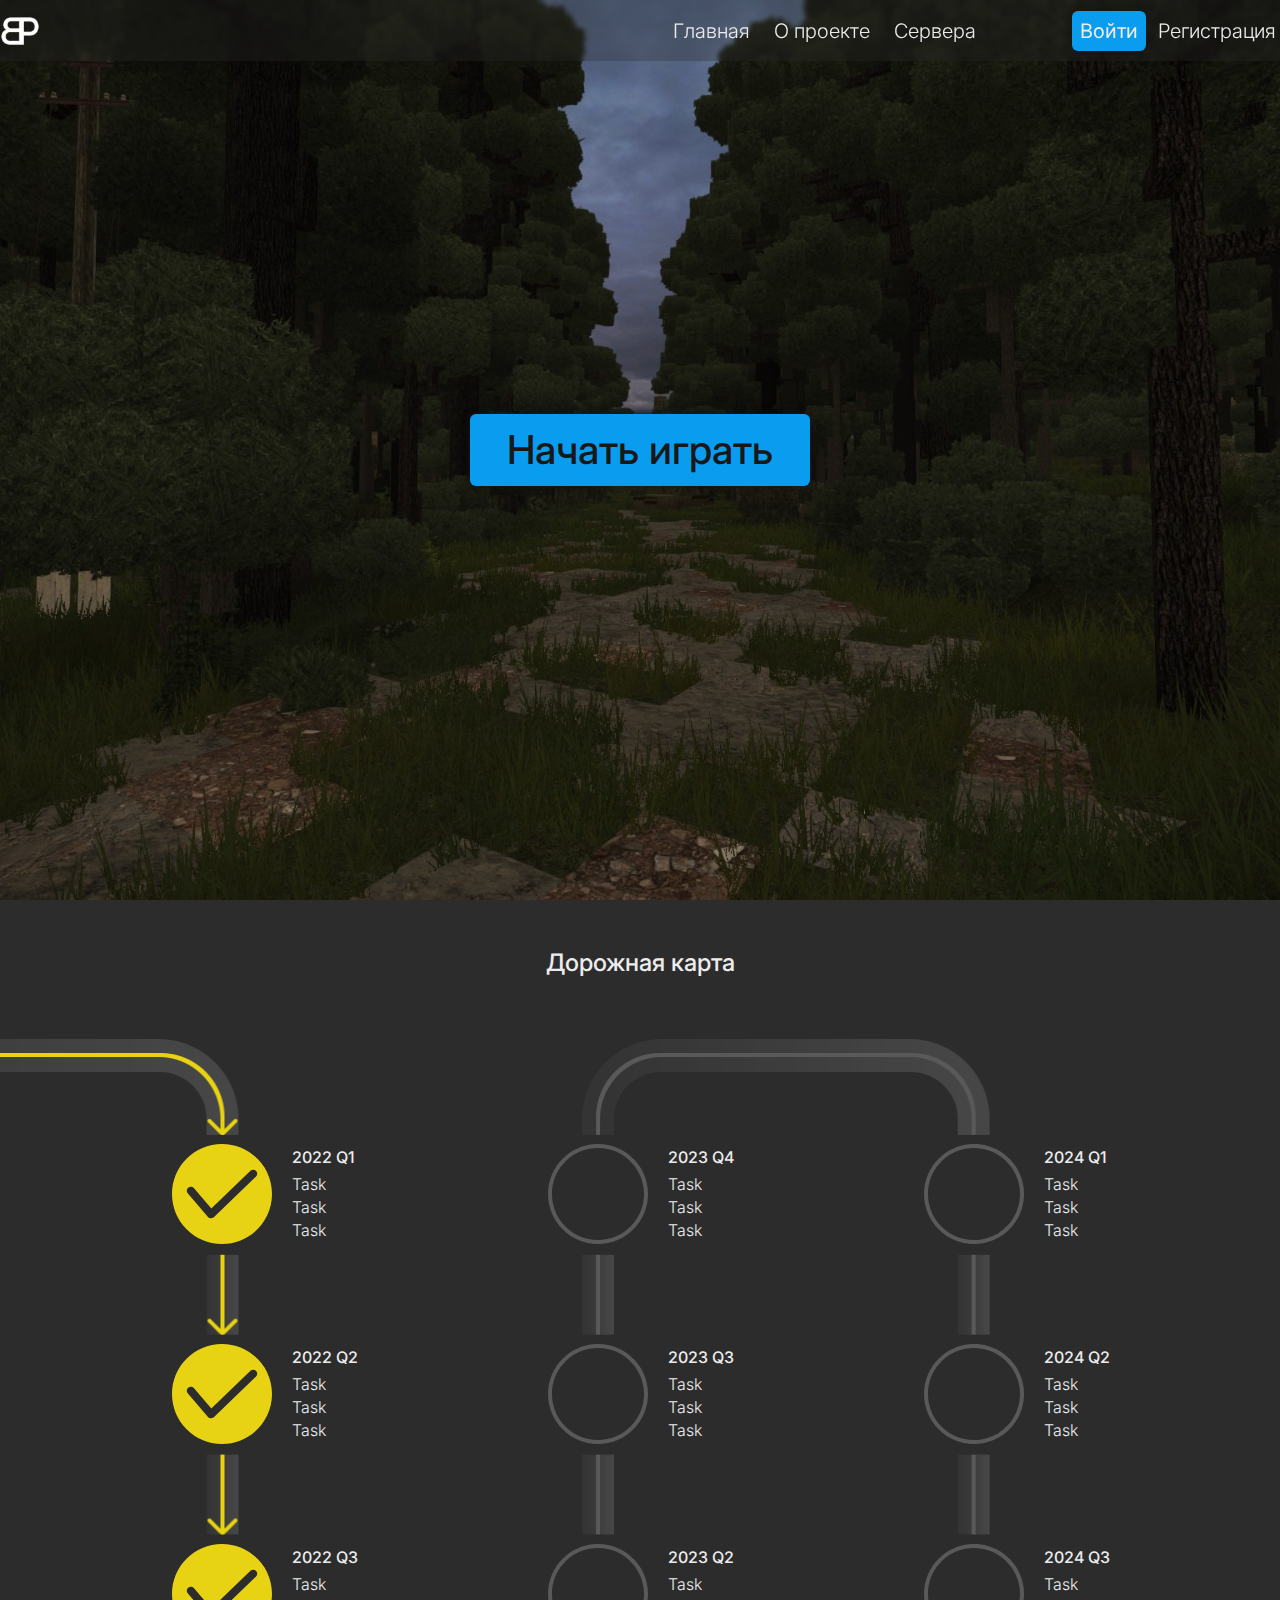
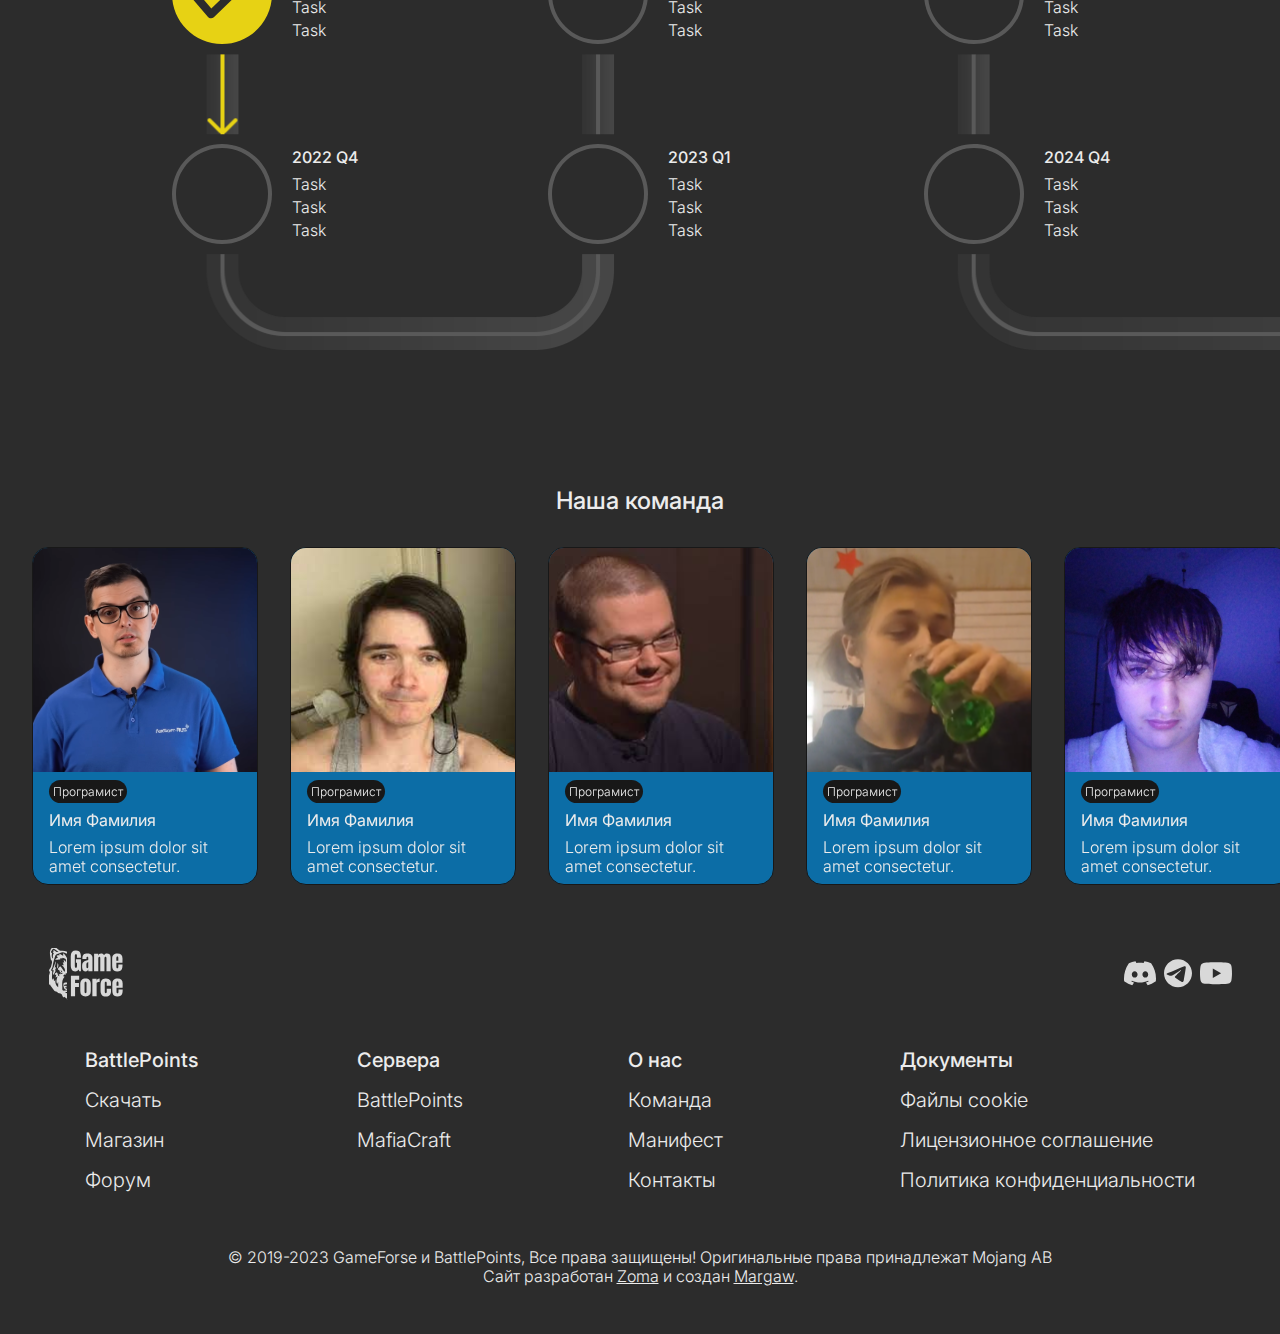
==== commit cbd7657f: "Add files via upload" ====
--- a/index.html
+++ b/index.html
@@ -8,7 +8,6 @@
 		<meta charset="UTF-8">
 		<meta name="viewport" content="width=device-width">
 	</head>
-																												<!--Вышел быстро, я всё вижу-->
 	<body>
 		<div class="wrapper">
 			<div class="content">
@@ -25,15 +24,15 @@
 											<div class="menu_btn__row">
 												<div class="menu_nav">
 													<div class="menu_nav__row">
-														<div class="menu_nav__home txt_btn"><button><a href="index.html">Главная</a></button></div>
-														<div class="menu_nav__about txt_btn"><button><a href="">О проекте</a></button></div>
-														<div class="menu_nav__servers txt_btn"><button><a href="servers.html">Сервера</a></button></div>
+														<div class="menu_nav__home txt_btn"><button><a href="index.html">Главная</a><div class="rectangle"></div></button></div>
+														<div class="menu_nav__about txt_btn"><button><a href="">О проекте</a><div class="rectangle"></div></button></div>
+														<div class="menu_nav__servers txt_btn"><button><a href="servers.html">Сервера</a><div class="rectangle"></div></button></div>
 													</div>
 												</div>
 												<div class="menu_auth">
 													<div class="menu_auth__row">
-														<div class="menu_auth__input btn"><button>Войти</button></div>
-														<div class="menu_auth__reg txt_btn"><button>Регистрация</button></div>
+														<div class="menu_auth__input btn"><button><a href="">Войти</a></button></div>
+														<div class="menu_auth__reg txt_btn"><button><a href="">Регистрация</a><div class="rectangle"></div></button></div>
 													</div>
 												</div>
 											</div>
--- a/css/home_style.css
+++ b/css/home_style.css
@@ -80,6 +80,7 @@
   background: #2C2C2C;
   color: #ececec;
   white-space: nowrap;
+  cursor: default;
 }
 
 body::-webkit-scrollbar {
@@ -169,7 +170,7 @@
 }
 
 .top {
-  background: url("../img/bg.svg") center/cover no-repeat;
+  background: url("../img/bg.svg") center/cover no-repeat, url("../img/bg2.svg") center/cover no-repeat;
 }
 
 .top__cont {
@@ -224,6 +225,7 @@
   -webkit-backdrop-filter: blur(2px);
           backdrop-filter: blur(2px);
   padding: 0.833333333% 0;
+  z-index: 2;
 }
 
 .menu__cont {
@@ -388,104 +390,133 @@
   gap: 4px;
 }
 
-/*.roadmap_column__row{
-	display: flex;
-	min-height: 90vh;
-}
-.roadmap__column{
-	border: 1px solid #000;
-}
-.roadmap__column_1{
-	flex: 1 1 15.7291667%;
-}
-	.column__block{
-		height: 50%;
-	}
-	.column__block_1{
-		border-top: 4px solid #E7D214;
-		border-right: 4px solid #E7D214;
-		border-radius: 0 80px 0 0;
-	}
-	.column__block_2{}
-.roadmap__column_2{
-	flex: 0 1 19.5833333%;
-}
-	.column__block_3{}
-	.column__block_4{
-		border-left: 4px solid #E7D214;
-		border-bottom: 4px solid #E7D214;
-		border-right: 4px solid #E7D214;
-		border-radius: 0 0 80px 80px;
-	}
-.roadmap__column_3{
-	flex: 0 1 19.5833333%;
-}
-	.column__block_5{
-		border-left: 4px solid #E7D214;
-		border-top: 4px solid #E7D214;
-		border-right: 4px solid #E7D214;
-		border-radius: 80px 80px 0 0;
-	}
-	.column__block_6{}
-.roadmap__column_4{
-	flex: 1 1 20.1041667%;
-}
-	.column__block_7{}
-	.column__block_8{
-		border-left: 4px solid #E7D214;
-		border-bottom: 4px solid #E7D214;
-		border-radius: 0 0 0 80px;
-	}*/
-/*.roadmap__column{}
-.roadmap__column_1{
-	flex: 1 1 15.7291667%;
-	border-top: 4px solid #E7D214;
-	border-right: 4px solid #E7D214;
-	border-radius: 0 80px 0 0;
-}
-.roadmap__column_2{
-	flex: 0 1 19.5833333%;
-	border-bottom: 4px solid #E7D214;
-	border-right: 4px solid #E7D214;
-	border-radius: 0 0 80px 80px;
-}
-.roadmap__column_3{
-	flex: 0 1 19.5833333%;
-	border-top: 4px solid #E7D214;
-	border-right: 4px solid #E7D214;
-	border-radius: 80px 80px 0 0;
-}
-.roadmap__column_4{
-	flex: 1 1 20.1041667%;
-	border-bottom: 4px solid #E7D214;
-	border-radius: 0 0 0 80px;
-}*/
-/*.test1{
-	margin: 50px;
-	width: 30%;
-	height: 100px;
-
-	border-radius: 0 50px 0 0;
-	border-top: 15px ridge #E7D214;
-	border-right: 15px groove #E7D214;
-	opacity: 0.6;
-}
-.test2{
-	margin: 50px;
-	width: 30%;
-	height: 100px;
-
-	border: 4px solid #E7D214;
-}*/
+.team__cont {
+  margin: 0 auto;
+}
+
+.team__card {
+  padding: 32px 0;
+}
+
+.team__card__cont {
+  width: 1440px;
+  margin: 0 auto;
+  /*height: 325px;*/
+}
+
+.team__card__row {
+  cursor: -webkit-grab;
+  cursor: grab;
+}
+
+.team__card__row:active {
+  cursor: -webkit-grabbing;
+  cursor: grabbing;
+}
+
+.card {
+  margin: 0 0 0 32px;
+  background: #0C6DA6;
+  border: 1px solid #181818;
+  border-radius: 16px;
+  overflow: hidden;
+  -webkit-transition: all 0.4s ease-in-out;
+  transition: all 0.4s ease-in-out;
+}
+
+.card:active {
+  /*cursor: pointer;*/
+}
+
+.card__cont {
+  position: relative;
+  width: 224px;
+  height: 336px;
+}
+
+.card__img {
+  position: absolute;
+  left: 0;
+  top: 0;
+  width: 100%;
+  height: 224px;
+}
+
+.card__body {
+  position: absolute;
+  left: 0;
+  bottom: 0;
+  width: 100%;
+  padding: 8px 16px;
+  display: inline-block;
+}
+
+.card__job_title {
+  background: #181818;
+  border-radius: 42px;
+  padding: 4px;
+  display: -webkit-inline-box;
+  display: -ms-inline-flexbox;
+  display: inline-flex;
+  font-weight: 300;
+  font-size: 12px;
+  line-height: 15px;
+}
+
+.card__name {
+  margin: 8px 0 0 0;
+  font-weight: 400;
+  font-size: 16px;
+  line-height: 19px;
+}
+
+.card__text {
+  margin: 8px 0 0 0;
+  font-weight: 300;
+  font-size: 16px;
+  line-height: 19px;
+}
+
+.team__card_1 .card__img {
+  background: url("../img/avatar1.svg") 0 0/100% 100% no-repeat;
+}
+
+.team__card_2 .card__img {
+  background: url("../img/avatar2.svg") 0 0/100% 100% no-repeat;
+}
+
+.team__card_3 .card__img {
+  background: url("../img/avatar3.svg") 0 0/100% 100% no-repeat;
+}
+
+.team__card_4 .card__img {
+  background: url("../img/avatar4.svg") 0 0/100% 100% no-repeat;
+}
+
+.team__card_5 .card__img {
+  background: url("../img/avatar5.svg") 0 0/100% 100% no-repeat;
+}
+
+.team__card_6 .card__img {
+  background: url("../img/avatar6.svg") 0 0/100% 100% no-repeat;
+}
+
+.team__card_7 .card__img {
+  background: url("../img/avatar7.svg") 0 0/100% 100% no-repeat;
+}
+
+.team__card_8 .card__img {
+  background: url("../img/avatar8.svg") 0 0/100% 100% no-repeat;
+}
+
+.team__card_9 .card__img {
+  background: url("../img/avatar9.svg") 0 0/100% 100% no-repeat;
+}
+
 .footer {
   padding: 16px 0 48px;
-  /*background: #121212;*/
-}
-
-/*.footer:hover{
-	transition: 0.12s;
-	background: #121212;
-}*/
+}
+
 .footer__cont {
   max-width: 1184px;
   margin: 0 auto;
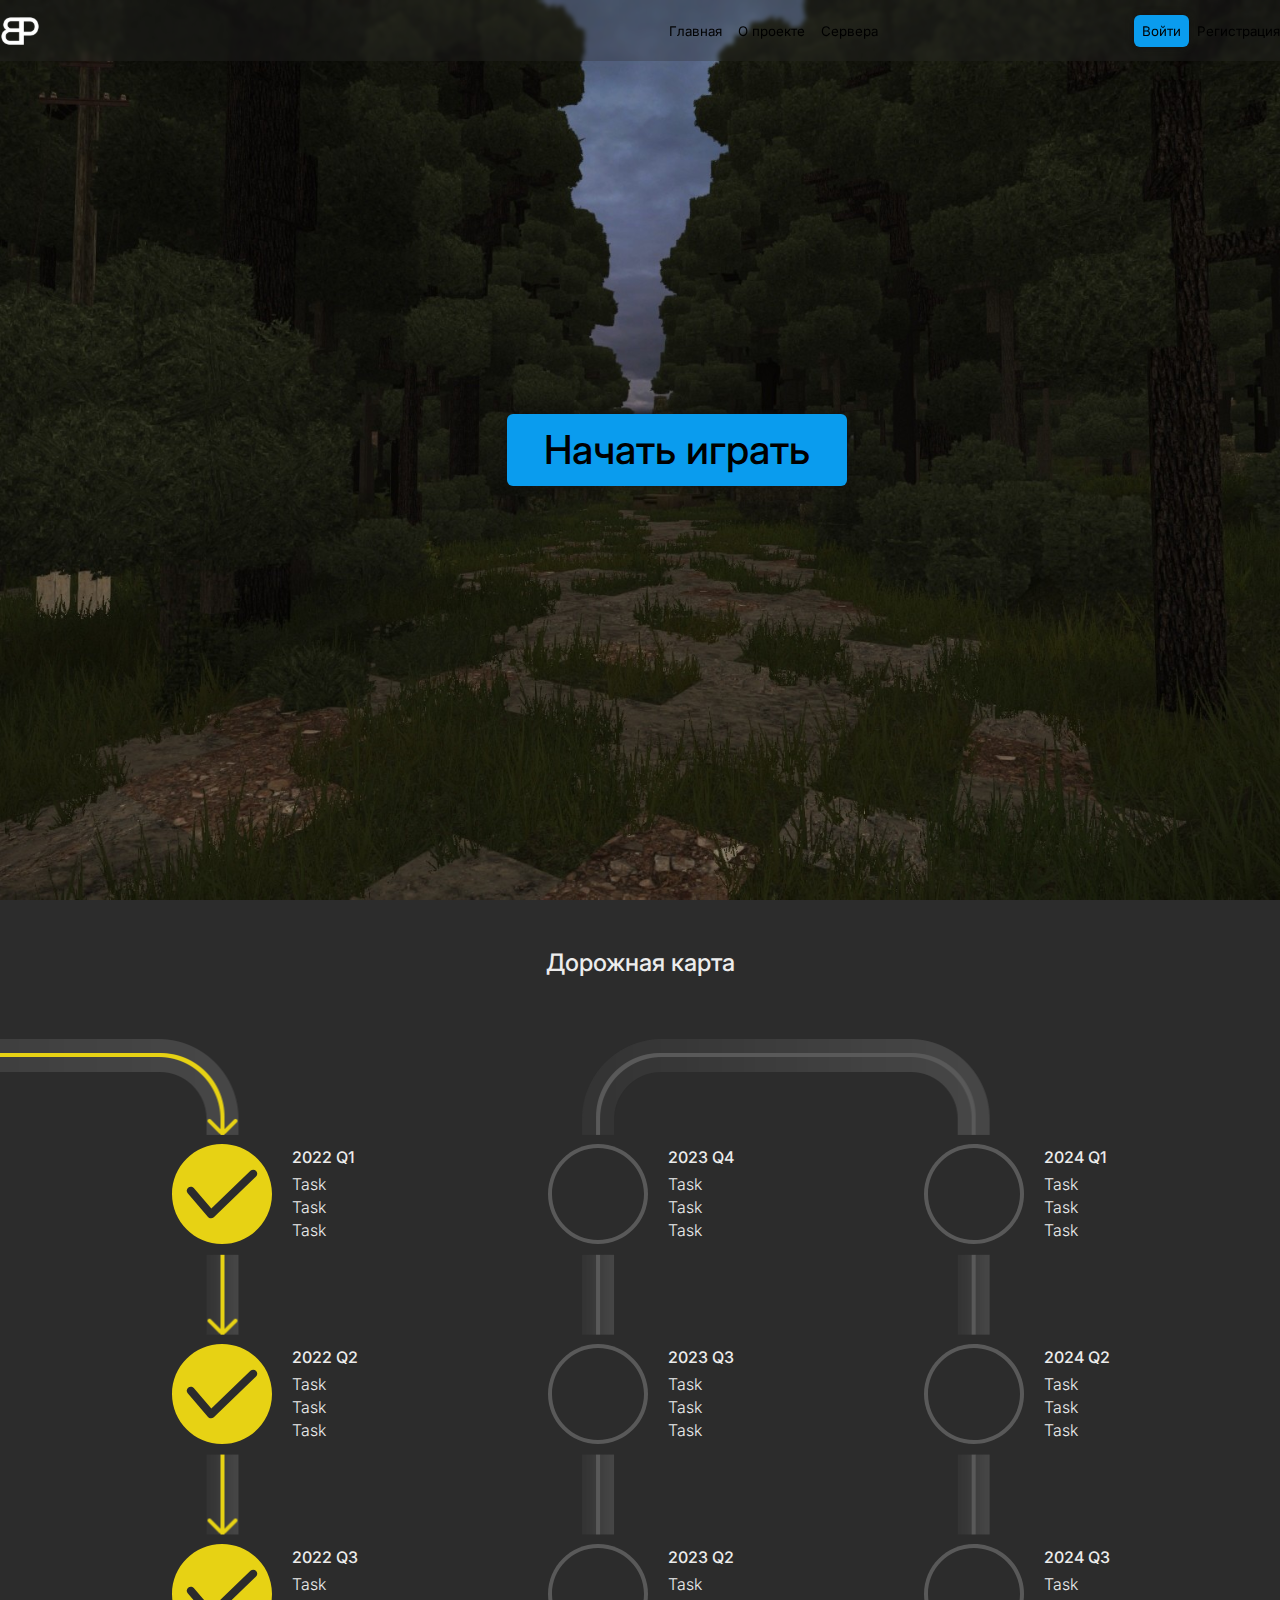
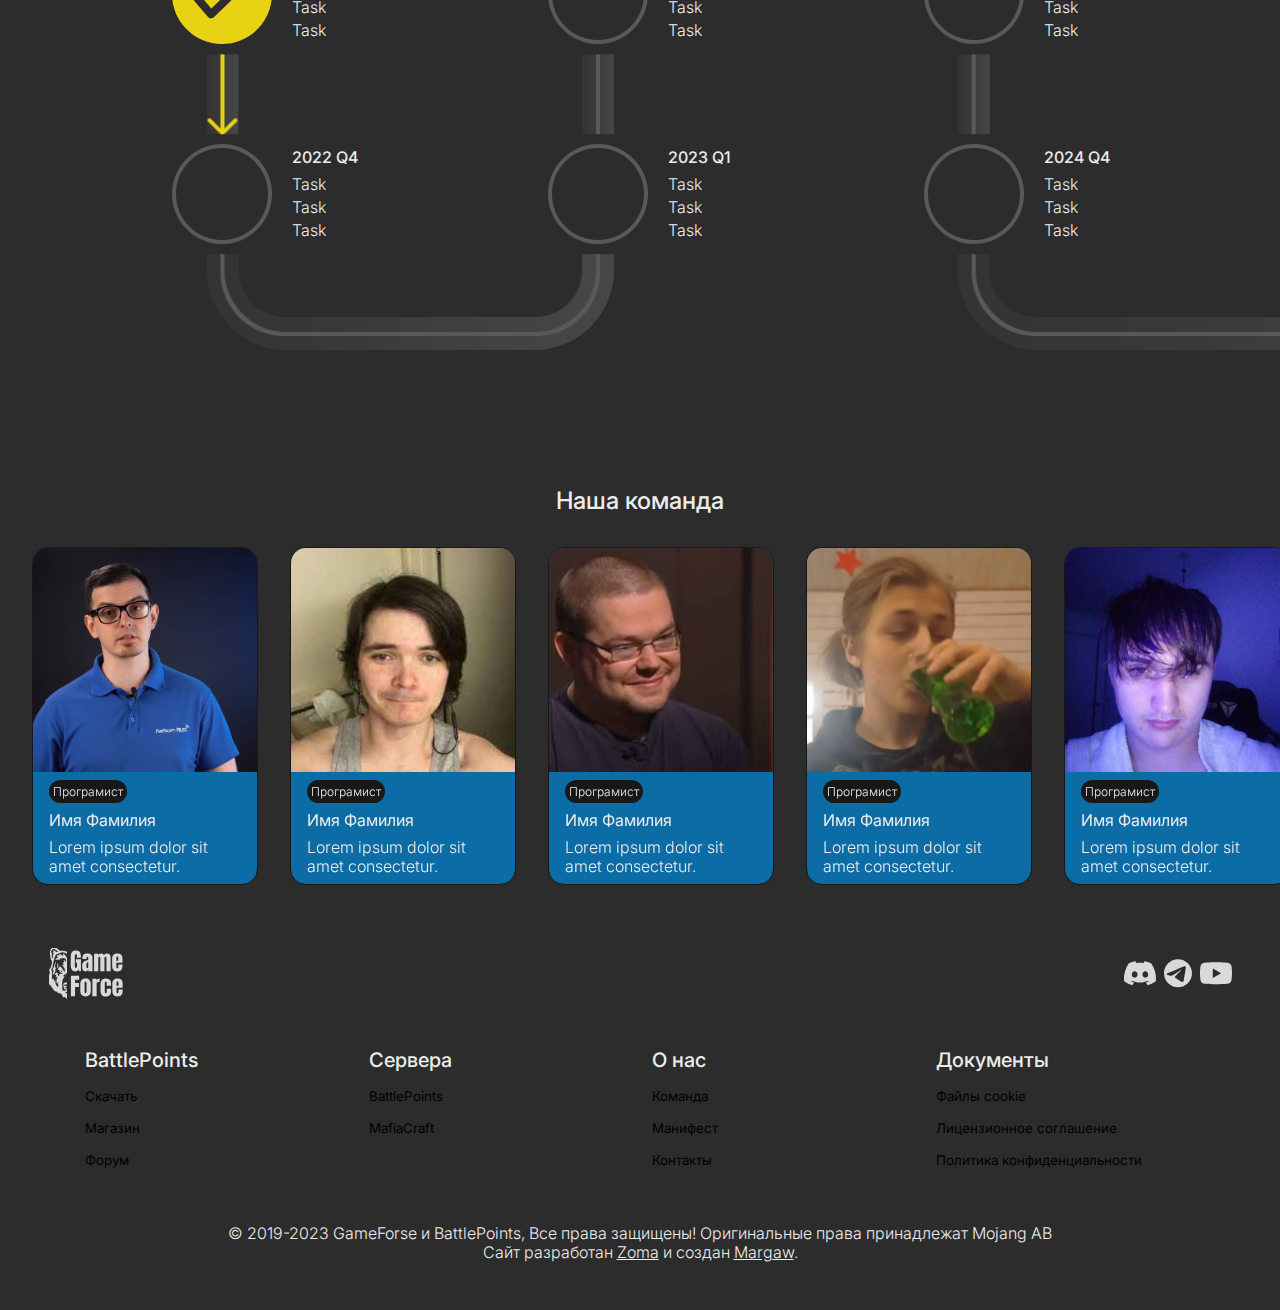
==== commit 9a74b6c1: "Add files via upload" ====
--- a/index.html
+++ b/index.html
@@ -24,15 +24,15 @@
 											<div class="menu_btn__row">
 												<div class="menu_nav">
 													<div class="menu_nav__row">
-														<div class="menu_nav__home txt_btn"><button><a href="index.html">Главная</a><div class="rectangle"></div></button></div>
-														<div class="menu_nav__about txt_btn"><button><a href="">О проекте</a><div class="rectangle"></div></button></div>
-														<div class="menu_nav__servers txt_btn"><button><a href="servers.html">Сервера</a><div class="rectangle"></div></button></div>
+														<div class="menu_nav__home txt_btn"><form action="index.html"><button>Главная<div class="rectangle"></div></button></form></div>
+														<div class="menu_nav__about txt_btn"><form action=""><button>О проекте<div class="rectangle"></div></button></form></div>
+														<div class="menu_nav__servers txt_btn"><form action="servers.html"><button>Сервера<div class="rectangle"></div></button></form></div>
 													</div>
 												</div>
 												<div class="menu_auth">
 													<div class="menu_auth__row">
-														<div class="menu_auth__input btn"><button><a href="">Войти</a></button></div>
-														<div class="menu_auth__reg txt_btn"><button><a href="">Регистрация</a><div class="rectangle"></div></button></div>
+														<div class="menu_auth__input btn"><form action=""><button>Войти</button></form></div>
+														<div class="menu_auth__reg txt_btn"><form action=""><button>Регистрация<div class="rectangle"></div></button></form></div>
 													</div>
 												</div>
 											</div>
@@ -40,7 +40,7 @@
 									</div>
 								</div>
 							</div>
-							<div class="btn__start btn"><button><a href="download.html">Начать играть</a></button></div>
+							<div class="btn__start btn"><form action="download.html"><button>Начать играть</button></form></div>
 						</div>
 					</div>
 				</div>
@@ -381,32 +381,32 @@
 								<div class="footer_nav__column footer_nav__column_1">
 									<div class="footer_nav__item">
 										<div class="footer_nav__title f_title">BattlePoints</div>
-										<div href="" class="footer_nav__btn f_btn"><button><a href="download.html">Скачать</a></button></div>
-										<div href="" class="footer_nav__btn f_btn"><button><a href="">Магазин</a></button></div>
-										<div href="" class="footer_nav__btn f_btn"><button><a href="">Форум</a></button></div>
+										<div href="" class="footer_nav__btn f_btn"><form action="download.html"><button>Скачать</button></form></div>
+										<div href="" class="footer_nav__btn f_btn"><form action=""><button>Магазин</button></form></div>
+										<div href="" class="footer_nav__btn f_btn"><form action=""><button>Форум</button></form></div>
 									</div>
 								</div>
 								<div class="footer_nav__column footer_nav__column_2">
 									<div class="footer_nav__item">
 										<div class="footer_nav__title f_title">Сервера</div>
-										<div href="" class="footer_nav__btn f_btn"><button><a href="index.html">BattlePoints</a></button></div>
-										<div href="" class="footer_nav__btn f_btn"><button><a href="https://mafiacraft.ru/" target="_blank">MafiaCraft</a></button></div>
+										<div href="" class="footer_nav__btn f_btn"><form action="index.html"><button>BattlePoints</button></form></div>
+										<div href="" class="footer_nav__btn f_btn"><form action="https://mafiacraft.ru/" target="_blank"><button>MafiaCraft</button></form></div>
 									</div>
 								</div>
 								<div class="footer_nav__column footer_nav__column_3">
 									<div class="footer_nav__item">
 										<div class="footer_nav__title f_title">О нас</div>
-										<div class="footer_nav__btn f_btn"><button><a href="">Команда</a></button></div>
-										<div class="footer_nav__btn f_btn"><button><a href="">Манифест</a></button></div>
-										<div class="footer_nav__btn f_btn"><button><a href="">Контакты</a></button></div>
+										<div class="footer_nav__btn f_btn"><form action=""><button>Команда</button></form></div>
+										<div class="footer_nav__btn f_btn"><form action=""><button>Манифест</button></form></div>
+										<div class="footer_nav__btn f_btn"><form action=""><button>Контакты</button></form></div>
 									</div>
 								</div>
 								<div class="footer_nav__column footer_nav__column_4">
 									<div class="footer_nav__item">
 										<div class="footer_nav__title f_title">Документы</div>
-										<div class="footer_nav__btn f_btn"><button><a href="">Файлы cookie</a></button></div>
-										<div class="footer_nav__btn f_btn"><button><a href="">Лицензионное соглашение</a></button></div>
-										<div class="footer_nav__btn f_btn"><button><a href="">Политика конфиденциальности</a></button></div>
+										<div class="footer_nav__btn f_btn"><form action=""><button>Файлы cookie</button></form></div>
+										<div class="footer_nav__btn f_btn"><form action=""><button>Лицензионное соглашение</button></form></div>
+										<div class="footer_nav__btn f_btn"><form action=""><button>Политика конфиденциальности</button></form></div>
 									</div>
 								</div>
 							</div>
--- a/css/home_style.css
+++ b/css/home_style.css
@@ -87,16 +87,14 @@
   width: 0;
 }
 
-body a {
-  color: #ececec;
+button {
+  background: none;
 }
 
 /*Элементы*/
 .btn button {
   padding: 8px;
-  line-height: 24px;
   background: #0A9CEE;
-  color: #181818;
   cursor: pointer;
   border-radius: 6px;
   text-align: center;
@@ -106,28 +104,45 @@
   transition: 0.05s;
 }
 
+.btn a {
+  color: #181818;
+  line-height: 24px;
+}
+
 .btn button:hover {
   background: #0c6da6;
 }
 
 .btn button:active {
   background: #181818;
+}
+
+.btn a:active {
   color: #ececec;
 }
 
-.txt_btn button {
+.rectangle {
+  width: 16px;
+  height: 3px;
+  margin: 0 auto;
+  border-radius: 0px 0px 2px 2px;
+  margin-bottom: -3px;
+  background: transparent;
+  -webkit-transition: all 0.2s ease-in-out;
+  transition: all 0.2s ease-in-out;
+}
+
+.txt_btn button:hover .rectangle {
+  width: 100%;
+  background: #D9D9D9;
+}
+
+.txt_btn a {
   font-weight: 300;
   font-size: 20px;
   line-height: 24px;
   color: #ececec;
-  background: none;
   padding: 0 4px;
-}
-
-.txt_btn:hover {
-  border-bottom: 3px solid #D9D9D9;
-  border-radius: 2px;
-  margin-bottom: -3px;
 }
 
 .title {
@@ -143,12 +158,11 @@
   line-height: 24px;
 }
 
-.f_btn button {
+.f_btn a {
   font-weight: 300;
   font-size: 20px;
   line-height: 24px;
   color: #ececec;
-  background: none;
 }
 
 /**/
@@ -210,10 +224,11 @@
   padding: 12px 14%;
 }
 
-.btn__start button a {
+.btn__start a {
   color: #181818;
 }
 
+/*.btn__start button:hover{}*/
 .menu {
   position: fixed;
   top: 0;
@@ -247,6 +262,15 @@
       -ms-flex: 0 1 51%;
           flex: 0 1 51%;
 }
+.menu__logo img {
+  -webkit-transition: all 0.2s ease-in-out;
+  transition: all 0.2s ease-in-out;
+}
+
+.menu__logo img:hover {
+  -webkit-transform: scale(0.8);
+          transform: scale(0.8);
+}
 
 .menu_btn {
   -webkit-box-flex: 1;
@@ -290,7 +314,7 @@
   gap: 8px;
 }
 
-.menu_auth__input button {
+.menu_auth__input a {
   font-weight: 400;
   font-size: 20px;
 }
@@ -354,6 +378,8 @@
 
 .goal__img {
   margin: 0 0 0 -4px;
+  -webkit-transition: all 0.28s ease-in-out;
+  transition: all 0.28s ease-in-out;
 }
 
 .goal__body {
@@ -365,6 +391,8 @@
       -ms-flex-direction: column;
           flex-direction: column;
   margin: 4px 4px 4px 20px;
+  -webkit-transition: all 0.25s ease-in-out;
+  transition: all 0.25s ease-in-out;
 }
 
 .goal__title {
@@ -390,6 +418,15 @@
   gap: 4px;
 }
 
+.goal:hover .goal__img {
+  -webkit-transform: scale(0.8);
+          transform: scale(0.8);
+}
+.goal:hover .goal__body {
+  -webkit-transform: scale(1.25);
+          transform: scale(1.25);
+}
+
 .team__cont {
   margin: 0 auto;
 }
@@ -420,12 +457,6 @@
   border: 1px solid #181818;
   border-radius: 16px;
   overflow: hidden;
-  -webkit-transition: all 0.4s ease-in-out;
-  transition: all 0.4s ease-in-out;
-}
-
-.card:active {
-  /*cursor: pointer;*/
 }
 
 .card__cont {
